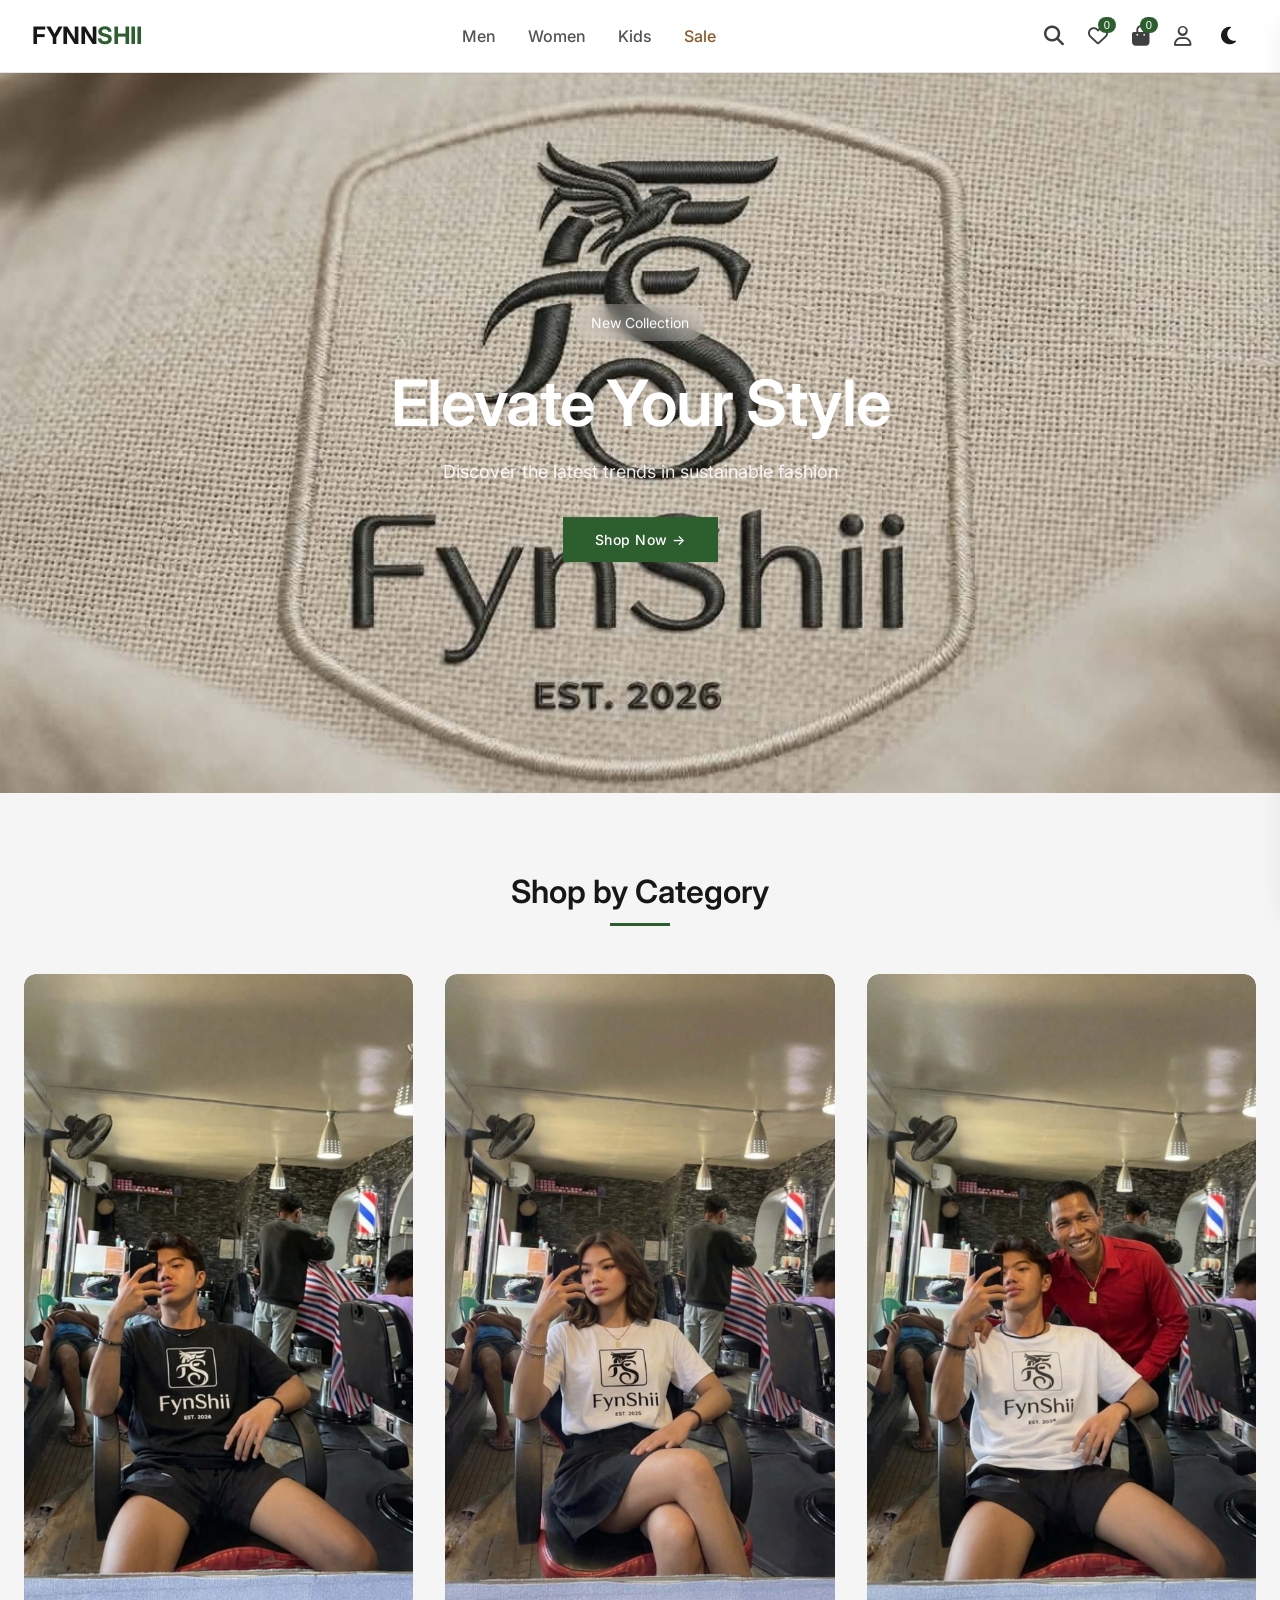
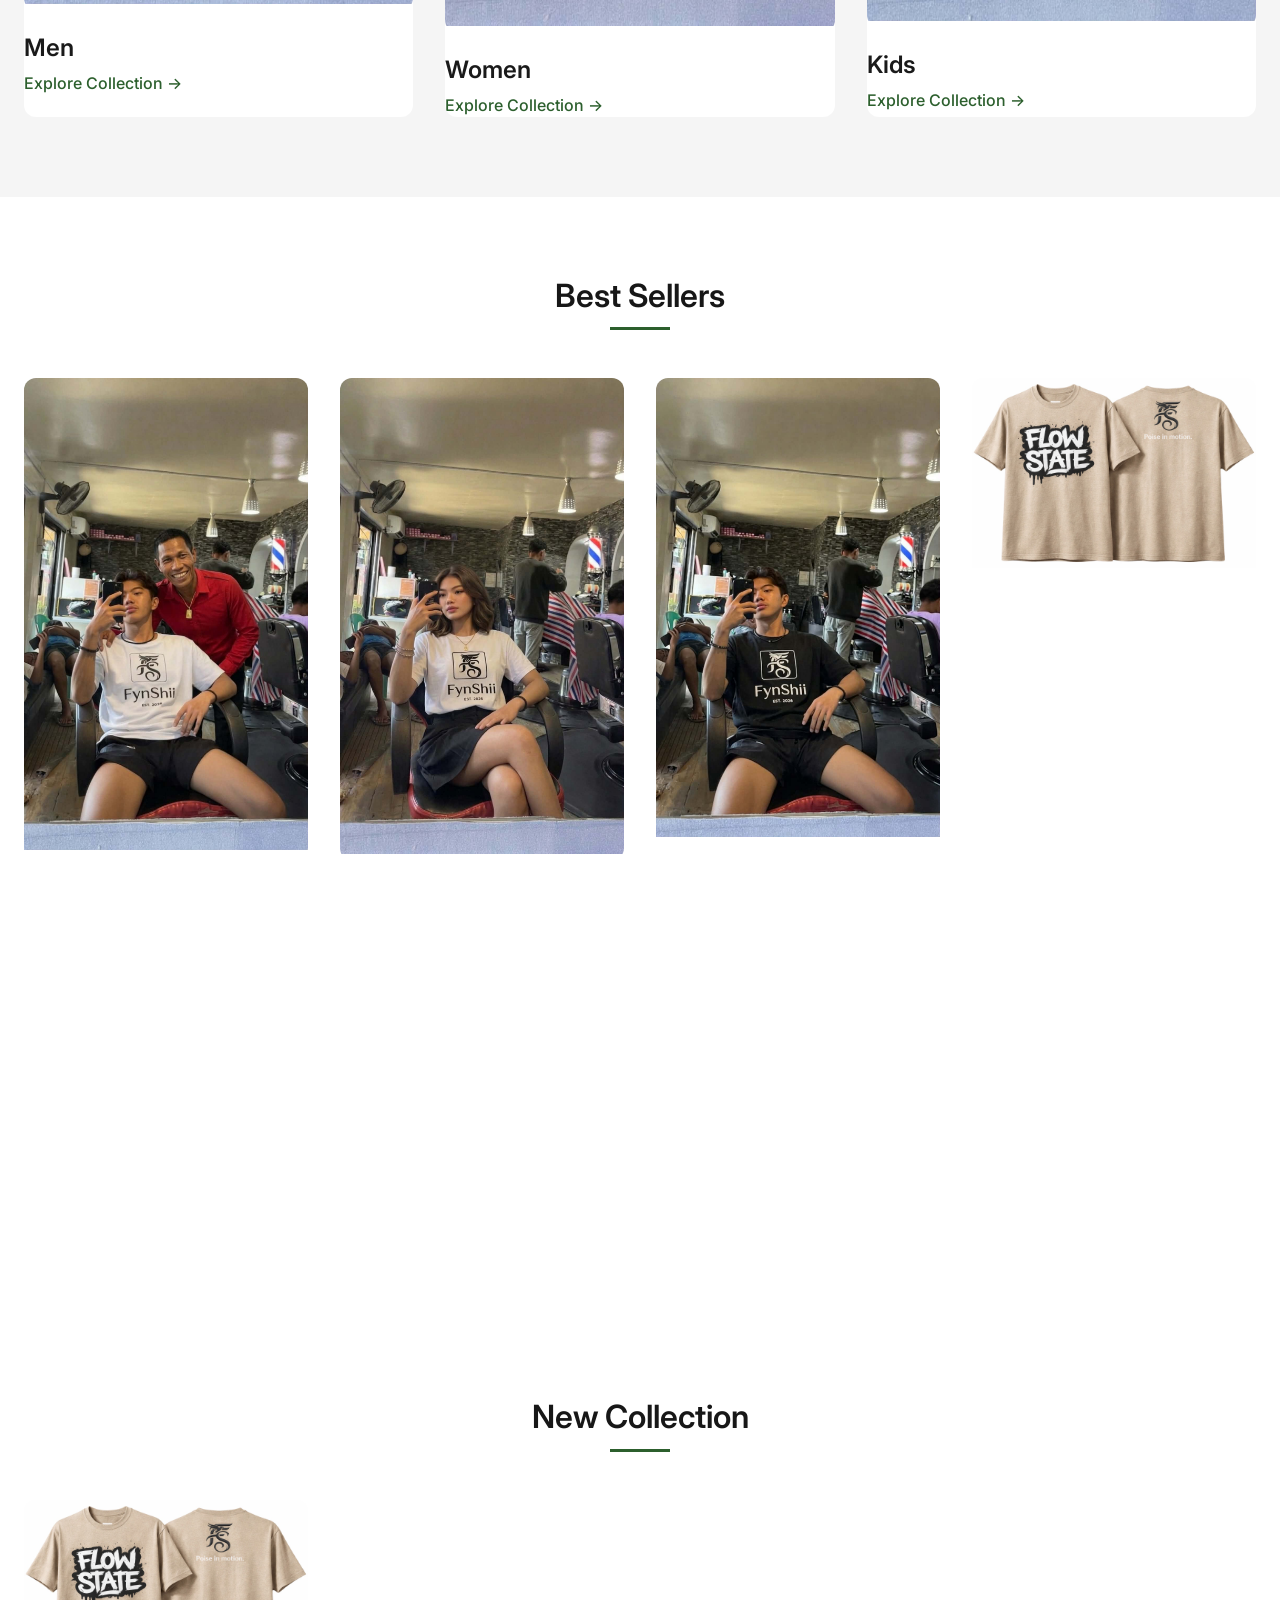
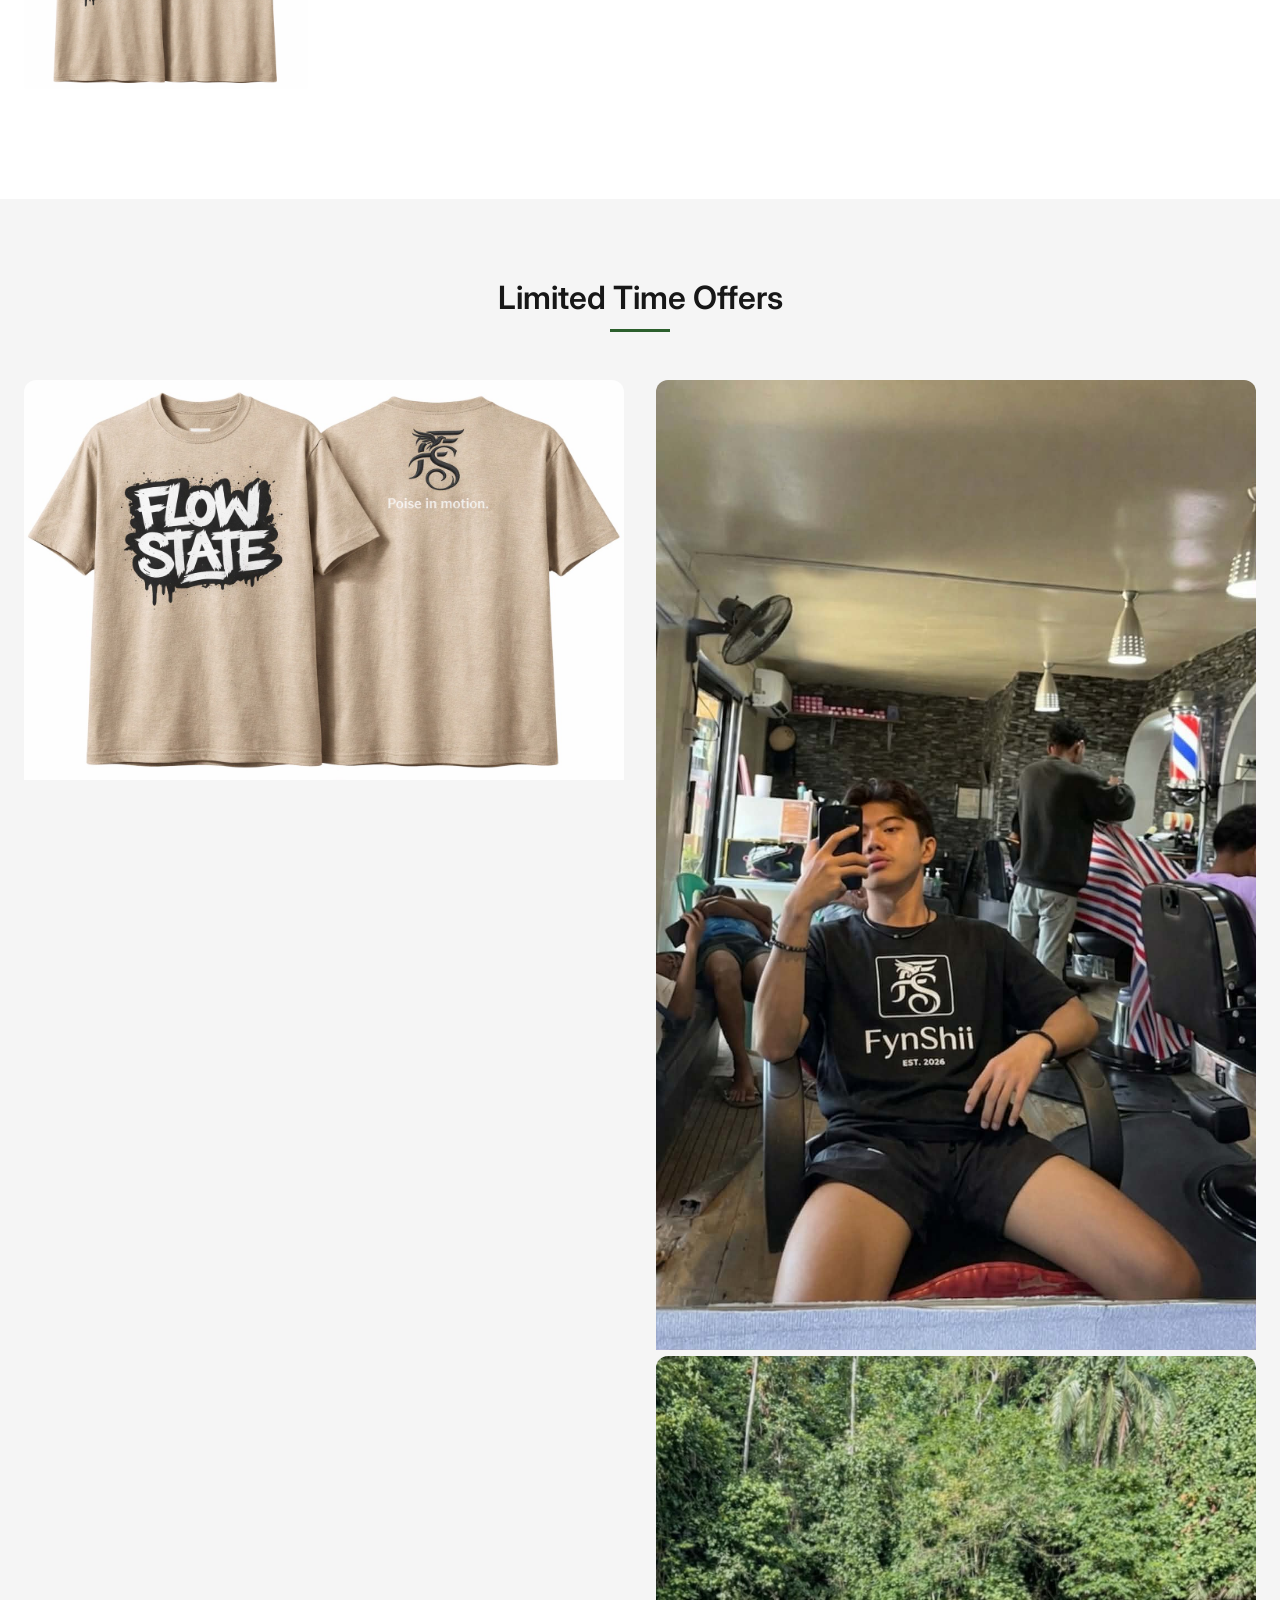
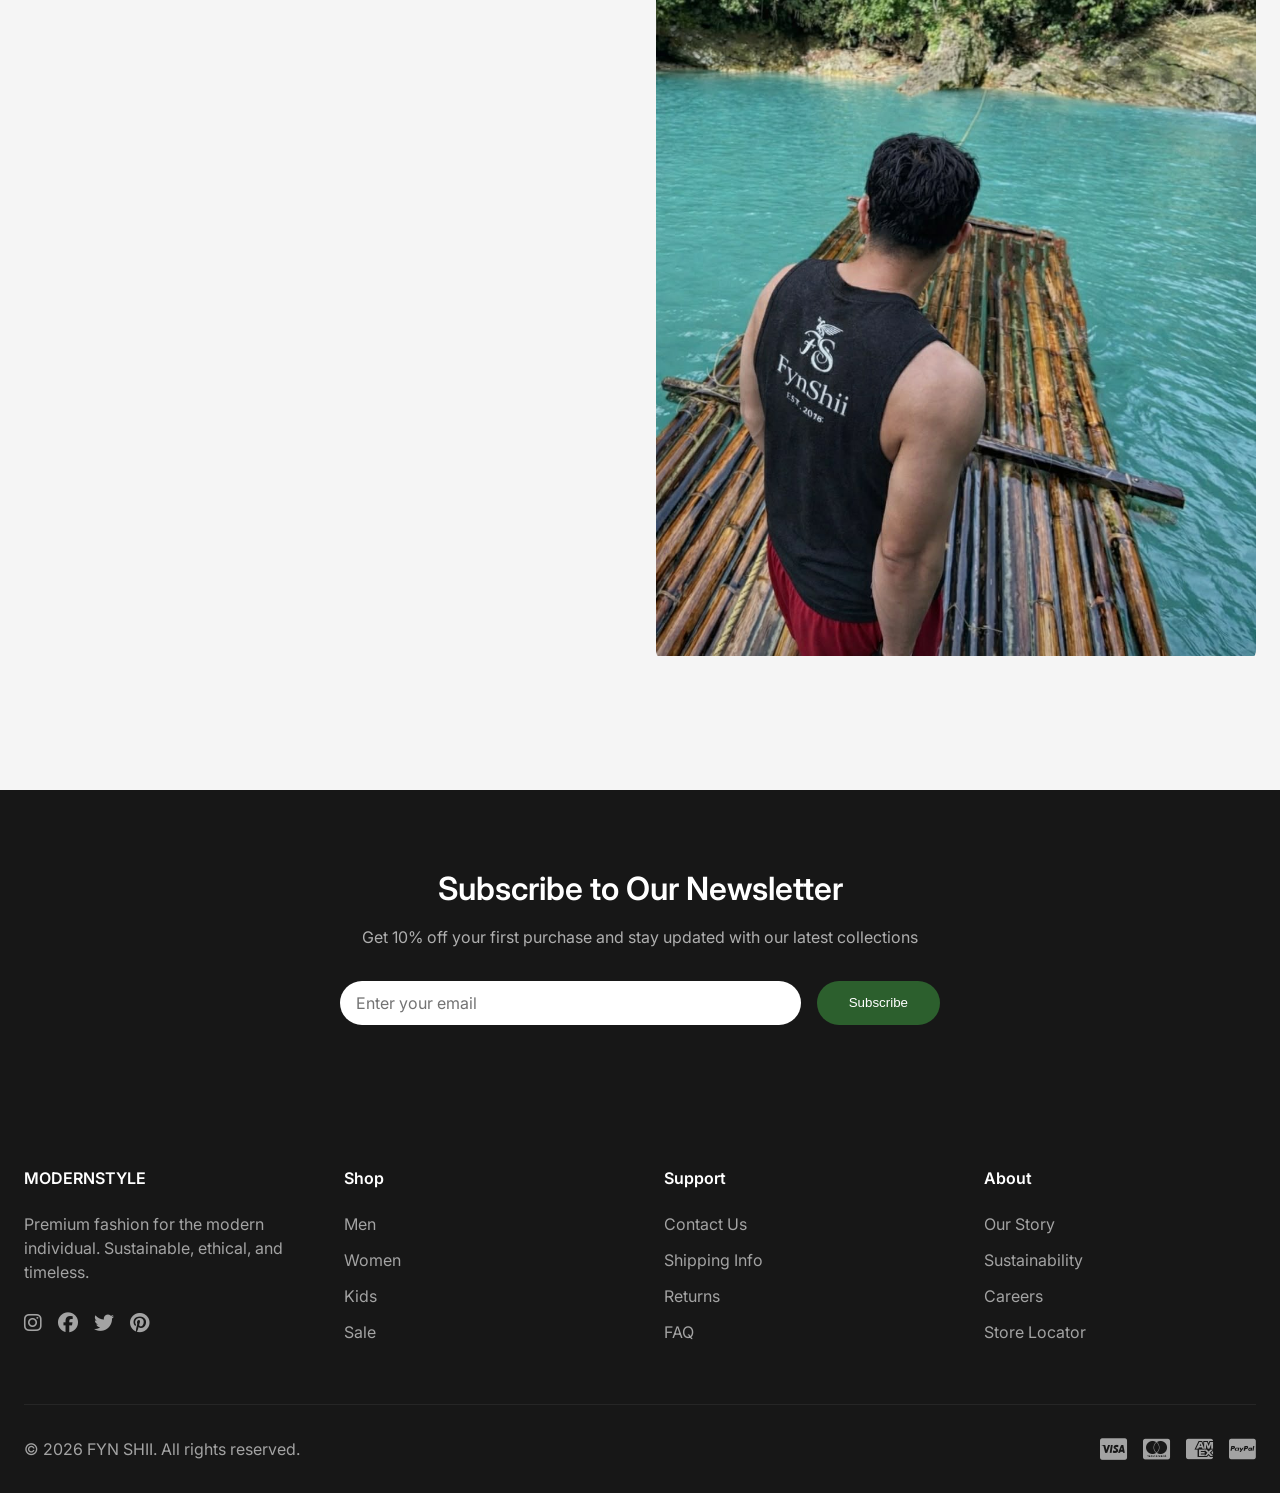
==== index.html @ 26d8bc50 "Add files via upload" ====
<!DOCTYPE html>
<html lang="en">
<head>
    <meta charset="UTF-8">
    <meta name="viewport" content="width=device-width, initial-scale=1.0, viewport-fit=cover">
    <meta name="description" content="Premium fashion destination - Modern, minimalist clothing for men, women, and kids">
    <meta name="theme-color" content="#1a1a1a">
    <title>MODERNSTYLE | Premium Fashion</title>
    
    <!-- Fonts -->
    <link href="https://fonts.googleapis.com/css2?family=Inter:wght@300;400;500;600;700&display=swap" rel="stylesheet">
    
    <!-- CSS -->
    <link rel="stylesheet" href="main.css">
    <link rel="stylesheet" href="header.css">
    <link rel="stylesheet" href="footer.css">
    <link rel="stylesheet" href="product-card.css">
    <link rel="stylesheet" href="modal.css">
    <link rel="stylesheet" href="home.css">
    
    <!-- Font Awesome -->
    <link rel="stylesheet" href="https://cdnjs.cloudflare.com/ajax/libs/font-awesome/6.4.0/css/all.min.css">
</head>
<body>
    <!-- Header -->
    <header class="header">
        <div class="header-container">
            <div class="logo">
                <a href="index.html">FYNN<span>SHII</span></a>
            </div>
            
            <nav class="main-nav">
                <ul class="nav-menu">
                    <li class="nav-item has-mega">
                        <a href="products.html?category=men">Men</a>
                        <div class="mega-menu">
                            <div class="mega-container">
                                <div class="mega-column">
                                    <h4>Clothing</h4>
                                    <ul>
                                        <li><a href="products.html?category=men&subcategory=shirts">Shirts</a></li>
                                        <li><a href="products.html?category=men&subcategory=pants">Pants</a></li>
                                        <li><a href="products.html?category=men&subcategory=outerwear">Outerwear</a></li>
                                        <li><a href="products.html?category=men&subcategory=suits">Suits</a></li>
                                    </ul>
                                </div>
                                <div class="mega-column">
                                    <h4>Footwear</h4>
                                    <ul>
                                        <li><a href="products.html?category=men&subcategory=sneakers">Sneakers</a></li>
                                        <li><a href="products.html?category=men&subcategory=loafers">Loafers</a></li>
                                        <li><a href="products.html?category=men&subcategory=boots">Boots</a></li>
                                    </ul>
                                </div>
                                <div class="mega-column">
                                    <h4>Accessories</h4>
                                    <ul>
                                        <li><a href="products.html?category=men&subcategory=watches">Watches</a></li>
                                        <li><a href="products.html?category=men&subcategory=belts">Belts</a></li>
                                        <li><a href="products.html?category=men&subcategory=wallets">Wallets</a></li>
                                    </ul>
                                </div>
                                <div class="mega-featured">
                                    <img src="https://placehold.co/400x300/2c5f2d/white?text=New+Collection" alt="New Collection">
                                    <h4>Summer Collection 2024</h4>
                                    <a href="products.html?new=true" class="btn-link">Shop Now →</a>
                                    
                                </div>
                            </div>
                        </div>
                    </li>
                    <li class="nav-item has-mega">
                        <a href="products.html?category=women">Women</a>
                        <div class="mega-menu">
                            <div class="mega-container">
                                <div class="mega-column">
                                    <h4>Clothing</h4>
                                    <ul>
                                        <li><a href="products.html?category=women&subcategory=dresses">Dresses</a></li>
                                        <li><a href="products.html?category=women&subcategory=tops">Tops</a></li>
                                        <li><a href="products.html?category=women&subcategory=bottoms">Bottoms</a></li>
                                        <li><a href="products.html?category=women&subcategory=outerwear">Outerwear</a></li>
                                    </ul>
                                </div>
                                <div class="mega-column">
                                    <h4>Footwear</h4>
                                    <ul>
                                        <li><a href="/pages/products.html?category=women&subcategory=heels">Heels</a></li>
                                        <li><a href="/pages/products.html?category=women&subcategory=flats">Flats</a></li>
                                        <li><a href="/pages/products.html?category=women&subcategory=boots">Boots</a></li>
                                    </ul>
                                </div>
                                <div class="mega-column">
                                    <h4>Accessories</h4>
                                    <ul>
                                        <li><a href="/pages/products.html?category=women&subcategory=jewelry">Jewelry</a></li>
                                        <li><a href="/pages/products.html?category=women&subcategory=bags">Bags</a></li>
                                        <li><a href="/pages/products.html?category=women&subcategory=scarves">Scarves</a></li>
                                    </ul>
                                </div>
                            </div>
                        </div>
                    </li>
                    <li class="nav-item">
                        <a href="products.html?category=kids">Kids</a>
                    </li>
                    <li class="nav-item">
                        <a href="products.html?sale=true" class="sale-link">Sale</a>
                    </li>
                </ul>
            </nav>
            
            <div class="header-actions">
                <button class="icon-btn search-toggle" aria-label="Search">
                    <i class="fas fa-search"></i>
                </button>
                <button class="icon-btn wishlist-toggle" aria-label="Wishlist">
                    <i class="far fa-heart"></i>
                    <span class="badge wishlist-count">0</span>
                </button>
                <button class="icon-btn cart-toggle" aria-label="Cart">
                    <i class="fas fa-shopping-bag"></i>
                    <span class="badge cart-count">0</span>
                </button>
                <button class="icon-btn user-toggle" aria-label="Account">
                    <i class="far fa-user"></i>
                </button>
                <!-- Dark Mode Toggle Button -->
                <button class="theme-toggle" id="theme-toggle" aria-label="Toggle dark mode">
                    <i class="fas fa-moon"></i>
                </button>
            </div>
        </div>
        
        <!-- Search Bar -->
        <div class="search-bar">
            <div class="search-container">
                <input type="text" id="search-input" placeholder="Search for products..." autocomplete="off">
                <button class="search-btn">
                    <i class="fas fa-search"></i>
                </button>
                <button class="close-search">
                    <i class="fas fa-times"></i>
                </button>
            </div>
            <div class="search-suggestions"></div>
        </div>
    </header>
    
    <!-- Main Content -->
    <main>
        <!-- Hero Banner -->
        <section class="hero">
            <div class="hero-slider">
                <div class="hero-slide active">
                    <div class="hero-bg" style="background-image: url('hero1.jpg')"></div>
                    <div class="hero-content">
                        <span class="hero-tag">New Collection</span>
                        <h1>Elevate Your Style</h1>
                        <p>Discover the latest trends in sustainable fashion</p>
                        <a href="products.html?new=true" class="btn-primary">Shop Now →</a>
                    </div>
                </div>
            </div>
        </section>
        
        <!-- Featured Categories -->
        <section class="categories">
            <div class="container">
                <h2 class="section-title">Shop by Category</h2>
                <div class="categories-grid">
                    <a href="products.html?category=men" class="category-card">
                        <div class="category-image">
                            <img src="model.jpg" alt="Men's Fashion">
                        </div>
                        <h3>Men</h3>
                        <p>Explore Collection →</p>
                    </a>
                    <a href="products.html?category=women" class="category-card">
                        <div class="category-image">
                            <img src="model1.jpg" alt="Women's Fashion">
                        </div>
                        <h3>Women</h3>
                        <p>Explore Collection →</p>
                    </a>
                    <a href="products.html?category=kids" class="category-card">
                        <div class="category-image">
                            <img src="model3.jpg" alt="Kids' Fashion">
                        </div>
                        <h3>Kids</h3>
                        <p>Explore Collection →</p>
                    </a>
                </div>
            </div>
        </section>
        
        <!-- Best Sellers -->
        <section class="products-section">
            <div class="container">
                <h2 class="section-title">Best Sellers</h2>
                <div class="products-grid" id="best-sellers-grid">
                    <!-- Products will be loaded dynamically -->
                     <div class="category-image">
                            <img src="model3.jpg" alt="Kids' Fashion">
                        </div>
                     <div class="category-image">
                            <img src="model1.jpg" alt="Kids' Fashion">
                        </div><div class="category-image">
                            <img src="model.jpg" alt="Kids' Fashion">
                        </div>   
                        <div class="category-image">
                            <img src="sanina.jpg" alt="Kids' Fashion">
                        </div>
                </div>
            </div>
        </section>
        
        <!-- Lifestyle Banner -->
        <section class="lifestyle-banner">
            <div class="banner-content">
                <h2>Sustainable Fashion for a Better Future</h2>
                <p>Made with 100% organic materials and ethical practices</p>
                <a href="sustainability.html" class="btn-outline">Learn More →</a>
            </div>
        </section>
        
        <!-- New Collection -->
        <section class="products-section">
            <div class="container">
                <h2 class="section-title">New Collection</h2>
                <div class="products-grid" id="new-collection-grid">
                    <!-- Products will be loaded dynamically -->
                     <div class="category-image">
                            <img src="sanina.jpg" alt="Kids' Fashion">
                        </div>
                </div>
            </div>
        </section>
        
        <!-- Limited Offers -->
        <section class="offers-section">
            <div class="container">
                <h2 class="section-title">Limited Time Offers</h2>
                <div class="offers-grid" id="offers-grid">
                    <!-- Offers will be loaded dynamically -->
                     <div class="category-image">
                            <img src="sanina.jpg" alt="Kids' Fashion">
                        </div>
                            <div class="category-image">
                                <img src="model.jpg" alt="Kids' Fashion">
                        <div class="category-image">
                            <img src="model4.jpg" alt="Kids' Fashion">
                        </div>
                </div>
            </div>
        </section>
        
        <!-- Newsletter -->
        <section class="newsletter">
            <div class="container">
                <div class="newsletter-content">
                    <h2>Subscribe to Our Newsletter</h2>
                    <p>Get 10% off your first purchase and stay updated with our latest collections</p>
                    <form id="newsletter-form" class="newsletter-form">
                        <input type="email" placeholder="Enter your email" required>
                        <button type="submit">Subscribe</button>
                    </form>
                </div>
            </div>
        </section>
    </main>
    
    <!-- Footer -->
    <footer class="footer">
        <div class="container">
            <div class="footer-grid">
                <div class="footer-column">
                    <h4>MODERNSTYLE</h4>
                    <p>Premium fashion for the modern individual. Sustainable, ethical, and timeless.</p>
                    <div class="social-links">
                        <a href="#"><i class="fab fa-instagram"></i></a>
                        <a href="#"><i class="fab fa-facebook"></i></a>
                        <a href="#"><i class="fab fa-twitter"></i></a>
                        <a href="#"><i class="fab fa-pinterest"></i></a>
                    </div>
                </div>
                <div class="footer-column">
                    <h4>Shop</h4>
                    <ul>
                        <li><a href="products.html?category=men">Men</a></li>
                        <li><a href="products.html?category=women">Women</a></li>
                        <li><a href="products.html?category=kids">Kids</a></li>
                        <li><a href="products.html?sale=true">Sale</a></li>
                    </ul>
                </div>
                <div class="footer-column">
                    <h4>Support</h4>
                    <ul>
                        <li><a href="contact.html">Contact Us</a></li>
                        <li><a href="shipping.html">Shipping Info</a></li>
                        <li><a href="returns.html">Returns</a></li>
                        <li><a href="faq.html">FAQ</a></li>
                    </ul>
                </div>
                <div class="footer-column">
                    <h4>About</h4>
                    <ul>
                        <li><a href="about.html">Our Story</a></li>
                        <li><a href="sustainability.html">Sustainability</a></li>
                        <li><a href="careers.html">Careers</a></li>
                        <li><a href="stores.html">Store Locator</a></li>
                    </ul>
                </div>
            </div>
            <div class="footer-bottom">
                <p>&copy; 2026 FYN SHII. All rights reserved.</p>
                <div class="payment-methods">
                    <i class="fab fa-cc-visa"></i>
                    <i class="fab fa-cc-mastercard"></i>
                    <i class="fab fa-cc-amex"></i>
                    <i class="fab fa-cc-paypal"></i>
                </div>
            </div>
        </div>
    </footer>
    
    <!-- Cart Drawer -->
    <div class="cart-drawer" id="cart-drawer">
        <div class="drawer-header">
            <h3>Shopping Cart</h3>
            <button class="close-drawer"><i class="fas fa-times"></i></button>
        </div>
        <div class="drawer-content" id="cart-items-container">
            <div class="empty-cart">
                <i class="fas fa-shopping-bag"></i>
                <p>Your cart is empty</p>
                <button class="btn-primary continue-shopping">Continue Shopping</button>
            </div>
        </div>
        <div class="drawer-footer">
            <div class="cart-total">
                <span>Subtotal:</span>
                <span id="cart-subtotal">$0.00</span>
            </div>
            <button class="btn-primary checkout-btn">Checkout</button>
        </div>
    </div>
    
    <!-- Auth Modal -->
    <div class="modal" id="auth-modal">
        <div class="modal-content">
            <div class="modal-header">
                <h3 id="auth-modal-title">Sign In</h3>
                <button class="close-modal"><i class="fas fa-times"></i></button>
            </div>
            <div class="modal-body">
                <form id="login-form" class="auth-form active">
                    <input type="email" placeholder="Email" required>
                    <input type="password" placeholder="Password" required>
                    <button type="submit">Sign In</button>
                    <p class="auth-switch">Don't have an account? <a href="#" id="show-register">Sign Up</a></p>
                </form>
                <form id="register-form" class="auth-form">
                    <input type="text" placeholder="First Name">
                    <input type="text" placeholder="Last Name">
                    <input type="email" placeholder="Email" required>
                    <input type="password" placeholder="Password" required>
                    <input type="password" placeholder="Confirm Password" required>
                    <button type="submit">Create Account</button>
                    <p class="auth-switch">Already have an account? <a href="#" id="show-login">Sign In</a></p>
                </form>
            </div>
        </div>
    </div>
    
    <!-- JavaScript -->
    <script src="main.js"></script>
    <script src="client.js"></script>
    <script src="auth.js"></script>
    <script src="products.js"></script>
    <script src="cart.js"></script>
    <script src="header.js"></script>
    <script src="productCard.js"></script>
    <script src="cartDrawer.js"></script>
    <script src="state.js"></script>
    <script src="actions.js"></script>
</body>
</html>
---- main.css ----
/* Reset & Base Styles */
* {
    margin: 0;
    padding: 0;
    box-sizing: border-box;
}

:root {
    --color-white: #ffffff;
    --color-black: #1a1a1a;
    --color-gray-50: #fafafa;
    --color-gray-100: #f5f5f5;
    --color-gray-200: #e5e5e5;
    --color-gray-300: #d4d4d4;
    --color-gray-400: #a3a3a3;
    --color-gray-500: #737373;
    --color-gray-600: #525252;
    --color-gray-700: #404040;
    --color-gray-800: #262626;
    --color-gray-900: #171717;
    --color-primary: #2c5f2d;
    --color-primary-dark: #1e3f1e;
    --color-primary-light: #4a7c4a;
    --color-accent: #8b5a2b;
    --shadow-sm: 0 1px 2px 0 rgb(0 0 0 / 0.05);
    --shadow-md: 0 4px 6px -1px rgb(0 0 0 / 0.1);
    --shadow-lg: 0 10px 15px -3px rgb(0 0 0 / 0.1);
    --shadow-xl: 0 20px 25px -5px rgb(0 0 0 / 0.1);
    --transition: all 0.3s ease;
}

body {
    font-family: 'Inter', -apple-system, BlinkMacSystemFont, 'Segoe UI', sans-serif;
    color: var(--color-gray-800);
    background-color: var(--color-white);
    line-height: 1.5;
    overflow-x: hidden;
}

.container {
    max-width: 1280px;
    margin: 0 auto;
    padding: 0 24px;
}

/* Typography */
h1, h2, h3, h4, h5, h6 {
    font-weight: 600;
    line-height: 1.2;
    color: var(--color-gray-900);
}

h1 {
    font-size: 3.5rem;
    letter-spacing: -0.02em;
}

h2 {
    font-size: 2rem;
    margin-bottom: 2rem;
}

h3 {
    font-size: 1.5rem;
}

h4 {
    font-size: 1.125rem;
    margin-bottom: 1rem;
}

.section-title {
    text-align: center;
    margin-bottom: 3rem;
    position: relative;
}

.section-title::after {
    content: '';
    display: block;
    width: 60px;
    height: 3px;
    background: var(--color-primary);
    margin: 0.75rem auto 0;
}

/* Buttons */
.btn-primary, .btn-outline, .btn-link {
    display: inline-flex;
    align-items: center;
    justify-content: center;
    padding: 12px 32px;
    font-weight: 500;
    text-decoration: none;
    transition: var(--transition);
    cursor: pointer;
    border: none;
    font-size: 0.875rem;
    letter-spacing: 0.5px;
}

.btn-primary {
    background-color: var(--color-primary);
    color: var(--color-white);
}

.btn-primary:hover {
    background-color: var(--color-primary-dark);
    transform: translateY(-2px);
    box-shadow: var(--shadow-md);
}

.btn-outline {
    border: 2px solid var(--color-white);
    color: var(--color-white);
    background: transparent;
}

.btn-outline:hover {
    background-color: var(--color-white);
    color: var(--color-black);
}

.btn-link {
    padding: 8px 16px;
    color: var(--color-primary);
    background: transparent;
}

.btn-link:hover {
    color: var(--color-primary-dark);
    transform: translateX(4px);
}

/* Icon Buttons */
.icon-btn {
    background: none;
    border: none;
    cursor: pointer;
    font-size: 1.25rem;
    color: var(--color-gray-700);
    position: relative;
    padding: 8px;
    transition: var(--transition);
}

.icon-btn:hover {
    color: var(--color-primary);
}

.badge {
    position: absolute;
    top: 0;
    right: 0;
    background-color: var(--color-primary);
    color: white;
    font-size: 0.7rem;
    padding: 2px 6px;
    border-radius: 20px;
    font-weight: 500;
}

/* Header */
.header {
    position: sticky;
    top: 0;
    z-index: 1000;
    background-color: var(--color-white);
    border-bottom: 1px solid var(--color-gray-200);
    box-shadow: var(--shadow-sm);
}

.header-container {
    max-width: 1400px;
    margin: 0 auto;
    padding: 1rem 2rem;
    display: flex;
    align-items: center;
    justify-content: space-between;
}

.logo a {
    font-size: 1.5rem;
    font-weight: 700;
    text-decoration: none;
    letter-spacing: -0.5px;
}

.logo a span {
    color: var(--color-primary);
}

.logo a {
    color: var(--color-gray-900);
}

/* Navigation */
.main-nav .nav-menu {
    display: flex;
    list-style: none;
    gap: 2rem;
}

.nav-item {
    position: relative;
}

.nav-item > a {
    text-decoration: none;
    color: var(--color-gray-700);
    font-weight: 500;
    transition: var(--transition);
    padding: 0.5rem 0;
}

.nav-item > a:hover {
    color: var(--color-primary);
}

.sale-link {
    color: var(--color-accent) !important;
}

/* Mega Menu */
.mega-menu {
    position: absolute;
    top: 100%;
    left: 0;
    background: var(--color-white);
    box-shadow: var(--shadow-lg);
    border-radius: 8px;
    opacity: 0;
    visibility: hidden;
    transform: translateY(10px);
    transition: var(--transition);
    z-index: 100;
    min-width: 800px;
}

.nav-item:hover .mega-menu {
    opacity: 1;
    visibility: visible;
    transform: translateY(0);
}

.mega-container {
    display: grid;
    grid-template-columns: repeat(4, 1fr);
    gap: 2rem;
    padding: 2rem;
}

.mega-column h4 {
    margin-bottom: 1rem;
    font-size: 1rem;
}

.mega-column ul {
    list-style: none;
}

.mega-column ul li {
    margin-bottom: 0.5rem;
}

.mega-column ul li a {
    text-decoration: none;
    color: var(--color-gray-600);
    font-size: 0.875rem;
    transition: var(--transition);
}

.mega-column ul li a:hover {
    color: var(--color-primary);
    transform: translateX(4px);
}

.mega-featured img {
    width: 100%;
    border-radius: 8px;
    margin-bottom: 1rem;
}

/* Header Actions */
.header-actions {
    display: flex;
    gap: 0.5rem;
    align-items: center;
}

/* Search Bar */
.search-bar {
    position: absolute;
    top: 100%;
    left: 0;
    right: 0;
    background: var(--color-white);
    padding: 1rem 2rem;
    border-bottom: 1px solid var(--color-gray-200);
    transform: translateY(-100%);
    opacity: 0;
    visibility: hidden;
    transition: var(--transition);
}

.search-bar.active {
    transform: translateY(0);
    opacity: 1;
    visibility: visible;
}

.search-container {
    max-width: 600px;
    margin: 0 auto;
    position: relative;
}

.search-container input {
    width: 100%;
    padding: 12px 48px 12px 16px;
    border: 1px solid var(--color-gray-300);
    border-radius: 40px;
    font-size: 1rem;
    font-family: inherit;
    transition: var(--transition);
}

.search-container input:focus {
    outline: none;
    border-color: var(--color-primary);
    box-shadow: 0 0 0 3px rgba(44, 95, 45, 0.1);
}

.search-btn, .close-search {
    position: absolute;
    top: 50%;
    transform: translateY(-50%);
    background: none;
    border: none;
    cursor: pointer;
    color: var(--color-gray-500);
    padding: 8px;
}

.search-btn {
    right: 12px;
}

.close-search {
    right: -40px;
}

.search-suggestions {
    max-width: 600px;
    margin: 0.5rem auto 0;
    background: var(--color-white);
    border-radius: 8px;
    box-shadow: var(--shadow-md);
    display: none;
}

.search-suggestions.active {
    display: block;
}

/* Hero Section */
.hero {
    position: relative;
    height: 80vh;
    min-height: 600px;
    overflow: hidden;
}

.hero-slide {
    position: absolute;
    top: 0;
    left: 0;
    width: 100%;
    height: 100%;
    opacity: 0;
    transition: opacity 0.5s ease;
}

.hero-slide.active {
    opacity: 1;
}

.hero-bg {
    position: absolute;
    top: 0;
    left: 0;
    width: 100%;
    height: 100%;
    background-size: cover;
    background-position: center;
}

.hero-content {
    position: relative;
    z-index: 2;
    text-align: center;
    color: var(--color-white);
    padding: 2rem;
    max-width: 800px;
    margin: 0 auto;
    top: 50%;
    transform: translateY(-50%);
}

.hero-tag {
    display: inline-block;
    background: rgba(255, 255, 255, 0.2);
    backdrop-filter: blur(10px);
    padding: 0.5rem 1rem;
    border-radius: 40px;
    font-size: 0.875rem;
    margin-bottom: 1.5rem;
}

.hero-content h1 {
    font-size: 4rem;
    margin-bottom: 1rem;
    color: var(--color-white);
}

.hero-content p {
    font-size: 1.125rem;
    margin-bottom: 2rem;
    opacity: 0.9;
}

/* Categories Section */
.categories {
    padding: 5rem 0;
    background: var(--color-gray-50);
}

.categories-grid {
    display: grid;
    grid-template-columns: repeat(auto-fit, minmax(300px, 1fr));
    gap: 2rem;
}

.category-card {
    text-decoration: none;
    display: block;
    transition: var(--transition);
}

.category-card:hover {
    transform: translateY(-8px);
}

.category-image {
    border-radius: 12px;
    overflow: hidden;
    margin-bottom: 1.5rem;
}

.category-image img {
    width: 100%;
    height: auto;
    transition: transform 0.5s ease;
}

.category-card:hover .category-image img {
    transform: scale(1.05);
}

.category-card h3 {
    margin-bottom: 0.5rem;
    color: var(--color-gray-900);
}

.category-card p {
    color: var(--color-primary);
    font-weight: 500;
}

/* Products Section */
.products-section {
    padding: 5rem 0;
}

.products-grid {
    display: grid;
    grid-template-columns: repeat(auto-fill, minmax(280px, 1fr));
    gap: 2rem;
}

.product-card {
    background: var(--color-white);
    border-radius: 12px;
    overflow: hidden;
    transition: var(--transition);
    text-decoration: none;
    color: inherit;
    display: block;
}

.product-card:hover {
    transform: translateY(-4px);
    box-shadow: var(--shadow-xl);
}

.product-image {
    position: relative;
    padding-bottom: 125%;
    overflow: hidden;
    background: var(--color-gray-100);
}

.product-image img {
    position: absolute;
    top: 0;
    left: 0;
    width: 100%;
    height: 100%;
    object-fit: cover;
    transition: transform 0.5s ease;
}

.product-card:hover .product-image img {
    transform: scale(1.05);
}

.product-badge {
    position: absolute;
    top: 1rem;
    left: 1rem;
    background: var(--color-primary);
    color: white;
    padding: 0.25rem 0.75rem;
    border-radius: 20px;
    font-size: 0.75rem;
    font-weight: 500;
    z-index: 1;
}

.product-badge.sale {
    background: var(--color-accent);
}

.product-actions {
    position: absolute;
    bottom: 1rem;
    right: 1rem;
    display: flex;
    gap: 0.5rem;
    opacity: 0;
    transform: translateY(10px);
    transition: var(--transition);
}

.product-card:hover .product-actions {
    opacity: 1;
    transform: translateY(0);
}

.product-action-btn {
    background: var(--color-white);
    border: none;
    width: 36px;
    height: 36px;
    border-radius: 50%;
    cursor: pointer;
    transition: var(--transition);
    display: flex;
    align-items: center;
    justify-content: center;
    box-shadow: var(--shadow-md);
}

.product-action-btn:hover {
    background: var(--color-primary);
    color: var(--color-white);
}

.product-info {
    padding: 1rem;
}

.product-name {
    font-weight: 500;
    margin-bottom: 0.5rem;
    color: var(--color-gray-900);
}

.product-price {
    display: flex;
    align-items: center;
    gap: 0.75rem;
    margin-bottom: 0.5rem;
}

.current-price {
    font-weight: 600;
    color: var(--color-primary);
}

.original-price {
    text-decoration: line-through;
    color: var(--color-gray-400);
    font-size: 0.875rem;
}

.product-colors {
    display: flex;
    gap: 0.5rem;
    margin-top: 0.5rem;
}

.color-dot {
    width: 20px;
    height: 20px;
    border-radius: 50%;
    border: 1px solid var(--color-gray-200);
    cursor: pointer;
    transition: var(--transition);
}

.color-dot:hover {
    transform: scale(1.2);
}

/* Lifestyle Banner */
.lifestyle-banner {
    background: linear-gradient(rgba(0, 0, 0, 0.5), rgba(0, 0, 0, 0.5)), url('hero1.jpg');
    background-size: cover;
    background-position: center;
    background-attachment: fixed;
    padding: 6rem 0;
    text-align: center;
    color: var(--color-white);
}

.lifestyle-banner h2 {
    color: var(--color-white);
    margin-bottom: 1rem;
}

.lifestyle-banner p {
    margin-bottom: 2rem;
    font-size: 1.125rem;
}

/* Offers Section */
.offers-section {
    padding: 5rem 0;
    background: var(--color-gray-50);
}

.offers-grid {
    display: grid;
    grid-template-columns: repeat(auto-fit, minmax(300px, 1fr));
    gap: 2rem;
}

.offer-card {
    background: var(--color-white);
    border-radius: 12px;
    overflow: hidden;
    transition: var(--transition);
    text-decoration: none;
    color: inherit;
    display: flex;
    align-items: center;
    padding: 2rem;
    gap: 1.5rem;
}

.offer-card:hover {
    transform: translateY(-4px);
    box-shadow: var(--shadow-xl);
}

.offer-icon {
    font-size: 3rem;
    color: var(--color-primary);
}

.offer-content h3 {
    margin-bottom: 0.5rem;
    font-size: 1.25rem;
}

.offer-content p {
    color: var(--color-gray-600);
    margin-bottom: 0.5rem;
}

.offer-content span {
    color: var(--color-primary);
    font-weight: 500;
}

/* Newsletter */
.newsletter {
    padding: 5rem 0;
    background: var(--color-gray-900);
    color: var(--color-white);
}

.newsletter-content {
    text-align: center;
    max-width: 600px;
    margin: 0 auto;
}

.newsletter-content h2 {
    color: var(--color-white);
    margin-bottom: 1rem;
}

.newsletter-content p {
    margin-bottom: 2rem;
    opacity: 0.8;
}

.newsletter-form {
    display: flex;
    gap: 1rem;
}

.newsletter-form input {
    flex: 1;
    padding: 12px 16px;
    border: none;
    border-radius: 40px;
    font-family: inherit;
    font-size: 1rem;
}

.newsletter-form input:focus {
    outline: none;
}

.newsletter-form button {
    padding: 12px 32px;
    background: var(--color-primary);
    color: var(--color-white);
    border: none;
    border-radius: 40px;
    cursor: pointer;
    font-weight: 500;
    transition: var(--transition);
}

.newsletter-form button:hover {
    background: var(--color-primary-dark);
    transform: translateY(-2px);
}

/* Footer */
.footer {
    background: var(--color-gray-900);
    color: var(--color-gray-300);
    padding: 4rem 0 2rem;
}

.footer-grid {
    display: grid;
    grid-template-columns: repeat(auto-fit, minmax(200px, 1fr));
    gap: 3rem;
    margin-bottom: 3rem;
}

.footer-column h4 {
    color: var(--color-white);
    margin-bottom: 1.5rem;
    font-size: 1rem;
}

.footer-column ul {
    list-style: none;
}

.footer-column ul li {
    margin-bottom: 0.75rem;
}

.footer-column ul li a {
    color: var(--color-gray-400);
    text-decoration: none;
    transition: var(--transition);
}

.footer-column ul li a:hover {
    color: var(--color-primary);
}

.social-links {
    display: flex;
    gap: 1rem;
    margin-top: 1.5rem;
}

.social-links a {
    color: var(--color-gray-400);
    font-size: 1.25rem;
    transition: var(--transition);
}

.social-links a:hover {
    color: var(--color-primary);
    transform: translateY(-2px);
}

.footer-bottom {
    padding-top: 2rem;
    border-top: 1px solid var(--color-gray-800);
    display: flex;
    justify-content: space-between;
    align-items: center;
    flex-wrap: wrap;
    gap: 1rem;
}

.payment-methods {
    display: flex;
    gap: 1rem;
    font-size: 1.5rem;
    color: var(--color-gray-400);
}

/* Cart Drawer */
.cart-drawer {
    position: fixed;
    top: 0;
    right: -400px;
    width: 400px;
    height: 100vh;
    background: var(--color-white);
    box-shadow: var(--shadow-xl);
    z-index: 2000;
    transition: right 0.3s ease;
    display: flex;
    flex-direction: column;
}

.cart-drawer.open {
    right: 0;
}

.drawer-header {
    padding: 1.5rem;
    border-bottom: 1px solid var(--color-gray-200);
    display: flex;
    justify-content: space-between;
    align-items: center;
}

.drawer-header h3 {
    margin: 0;
}

.close-drawer {
    background: none;
    border: none;
    font-size: 1.25rem;
    cursor: pointer;
    color: var(--color-gray-600);
}

.drawer-content {
    flex: 1;
    overflow-y: auto;
    padding: 1.5rem;
}

.empty-cart {
    text-align: center;
    padding: 3rem;
}

.empty-cart i {
    font-size: 4rem;
    color: var(--color-gray-300);
    margin-bottom: 1rem;
}

.drawer-footer {
    padding: 1.5rem;
    border-top: 1px solid var(--color-gray-200);
}

.cart-total {
    display: flex;
    justify-content: space-between;
    font-weight: 600;
    margin-bottom: 1rem;
}

.checkout-btn {
    width: 100%;
}

/* Cart Items */
.cart-item {
    display: flex;
    gap: 1rem;
    margin-bottom: 1rem;
    padding-bottom: 1rem;
    border-bottom: 1px solid var(--color-gray-200);
}

.cart-item-image {
    width: 80px;
    height: 80px;
    background: var(--color-gray-100);
    border-radius: 8px;
    overflow: hidden;
}

.cart-item-image img {
    width: 100%;
    height: 100%;
    object-fit: cover;
}

.cart-item-details {
    flex: 1;
}

.cart-item-name {
    font-weight: 500;
    margin-bottom: 0.25rem;
}

.cart-item-variant {
    font-size: 0.75rem;
    color: var(--color-gray-500);
    margin-bottom: 0.5rem;
}

.cart-item-price {
    font-weight: 600;
    color: var(--color-primary);
}

.cart-item-quantity {
    display: flex;
    align-items: center;
    gap: 0.5rem;
    margin-top: 0.5rem;
}

.quantity-btn {
    width: 24px;
    height: 24px;
    border: 1px solid var(--color-gray-300);
    background: none;
    border-radius: 4px;
    cursor: pointer;
    transition: var(--transition);
}

.quantity-btn:hover {
    background: var(--color-gray-100);
}

.remove-item {
    color: var(--color-gray-500);
    background: none;
    border: none;
    cursor: pointer;
    margin-left: auto;
}

/* Modal */
.modal {
    display: none;
    position: fixed;
    top: 0;
    left: 0;
    width: 100%;
    height: 100%;
    background: rgba(0, 0, 0, 0.5);
    z-index: 3000;
    align-items: center;
    justify-content: center;
}

.modal.open {
    display: flex;
}

.modal-content {
    background: var(--color-white);
    border-radius: 12px;
    width: 90%;
    max-width: 450px;
    animation: modalSlideIn 0.3s ease;
}

@keyframes modalSlideIn {
    from {
        opacity: 0;
        transform: translateY(-20px);
    }
    to {
        opacity: 1;
        transform: translateY(0);
    }
}

.modal-header {
    padding: 1.5rem;
    border-bottom: 1px solid var(--color-gray-200);
    display: flex;
    justify-content: space-between;
    align-items: center;
}

.modal-body {
    padding: 1.5rem;
}

.close-modal {
    background: none;
    border: none;
    font-size: 1.25rem;
    cursor: pointer;
    color: var(--color-gray-600);
}

.auth-form {
    display: none;
}

.auth-form.active {
    display: block;
}

.auth-form input {
    width: 100%;
    padding: 12px;
    margin-bottom: 1rem;
    border: 1px solid var(--color-gray-300);
    border-radius: 8px;
    font-family: inherit;
    font-size: 1rem;
}

.auth-form input:focus {
    outline: none;
    border-color: var(--color-primary);
}

.auth-form button {
    width: 100%;
    padding: 12px;
    background: var(--color-primary);
    color: var(--color-white);
    border: none;
    border-radius: 8px;
    font-weight: 500;
    cursor: pointer;
    transition: var(--transition);
}

.auth-form button:hover {
    background: var(--color-primary-dark);
}

.auth-switch {
    text-align: center;
    margin-top: 1rem;
    font-size: 0.875rem;
}

.auth-switch a {
    color: var(--color-primary);
    text-decoration: none;
}

/* Responsive Design */
@media (max-width: 1024px) {
    .main-nav {
        display: none;
    }
    
    .mega-menu {
        display: none;
    }
    
    .header-container {
        padding: 1rem;
    }
    
    h1 {
        font-size: 2.5rem;
    }
    
    .hero {
        height: 60vh;
    }
    
    .hero-content h1 {
        font-size: 2.5rem;
    }
}

@media (max-width: 768px) {
    .container {
        padding: 0 16px;
    }
    
    .categories-grid {
        grid-template-columns: 1fr;
    }
    
    .products-grid {
        grid-template-columns: repeat(auto-fill, minmax(240px, 1fr));
        gap: 1rem;
    }
    
    .cart-drawer {
        width: 100%;
        right: -100%;
    }
    
    .footer-grid {
        grid-template-columns: 1fr;
        text-align: center;
    }
    
    .social-links {
        justify-content: center;
    }
    
    .footer-bottom {
        flex-direction: column;
        text-align: center;
    }
    
    .newsletter-form {
        flex-direction: column;
    }
    
    .offer-card {
        flex-direction: column;
        text-align: center;
    }
}

/* Loading States */
.loader {
    display: inline-block;
    width: 40px;
    height: 40px;
    border: 3px solid var(--color-gray-200);
    border-top-color: var(--color-primary);
    border-radius: 50%;
    animation: spin 0.8s linear infinite;
}

@keyframes spin {
    to {
        transform: rotate(360deg);
    }
}

/* Animations */
@keyframes fadeIn {
    from {
        opacity: 0;
        transform: translateY(20px);
    }
    to {
        opacity: 1;
        transform: translateY(0);
    }
}

.fade-in {
    animation: fadeIn 0.5s ease forwards;
}

/* Utility Classes */
.text-center {
    text-align: center;
}

.mt-2 {
    margin-top: 2rem;
}

.mb-2 {
    margin-bottom: 2rem;
}

.hidden {
    display: none;
}
/* Reset & Base Styles */
* {
    margin: 0;
    padding: 0;
    box-sizing: border-box;
}

/* CSS Variables - Light Mode (Default) */
:root {
    /* Colors - Light Mode */
    --bg-primary: #ffffff;
    --bg-secondary: #f5f5f5;
    --bg-tertiary: #fafafa;
    --text-primary: #1a1a1a;
    --text-secondary: #525252;
    --text-tertiary: #737373;
    --border-color: #e5e5e5;
    --card-bg: #ffffff;
    
    /* Brand Colors */
    --color-primary: #2c5f2d;
    --color-primary-dark: #1e3f1e;
    --color-primary-light: #4a7c4a;
    --color-accent: #8b5a2b;
    
    /* Gray Scale */
    --color-white: #ffffff;
    --color-black: #1a1a1a;
    --color-gray-50: #fafafa;
    --color-gray-100: #f5f5f5;
    --color-gray-200: #e5e5e5;
    --color-gray-300: #d4d4d4;
    --color-gray-400: #a3a3a3;
    --color-gray-500: #737373;
    --color-gray-600: #525252;
    --color-gray-700: #404040;
    --color-gray-800: #262626;
    --color-gray-900: #171717;
    
    /* Shadows */
    --shadow-sm: 0 1px 2px 0 rgb(0 0 0 / 0.05);
    --shadow-md: 0 4px 6px -1px rgb(0 0 0 / 0.1);
    --shadow-lg: 0 10px 15px -3px rgb(0 0 0 / 0.1);
    --shadow-xl: 0 20px 25px -5px rgb(0 0 0 / 0.1);
    
    /* Transitions */
    --transition: all 0.3s ease;
}

/* Dark Mode Variables */
[data-theme="dark"] {
    /* Colors - Dark Mode */
    --bg-primary: #1a1a1a;
    --bg-secondary: #262626;
    --bg-tertiary: #2d2d2d;
    --text-primary: #ffffff;
    --text-secondary: #a3a3a3;
    --text-tertiary: #737373;
    --border-color: #404040;
    --card-bg: #2d2d2d;
    
    /* Brand Colors - Adjusted for Dark Mode */
    --color-primary: #4a7c4a;
    --color-primary-dark: #2c5f2d;
    --color-primary-light: #6b9e6b;
    --color-accent: #b87a3a;
    
    /* Gray Scale - Dark Mode */
    --color-white: #1a1a1a;
    --color-black: #ffffff;
    --color-gray-50: #171717;
    --color-gray-100: #262626;
    --color-gray-200: #2d2d2d;
    --color-gray-300: #404040;
    --color-gray-400: #525252;
    --color-gray-500: #737373;
    --color-gray-600: #a3a3a3;
    --color-gray-700: #b3b3b3;
    --color-gray-800: #d4d4d4;
    --color-gray-900: #e5e5e5;
    
    /* Shadows - Dark Mode */
    --shadow-sm: 0 1px 2px 0 rgb(0 0 0 / 0.3);
    --shadow-md: 0 4px 6px -1px rgb(0 0 0 / 0.4);
    --shadow-lg: 0 10px 15px -3px rgb(0 0 0 / 0.4);
    --shadow-xl: 0 20px 25px -5px rgb(0 0 0 / 0.4);
}

/* Apply theme colors to body and all elements */
body {
    font-family: 'Inter', -apple-system, BlinkMacSystemFont, 'Segoe UI', sans-serif;
    background-color: var(--bg-primary);
    color: var(--text-primary);
    line-height: 1.5;
    overflow-x: hidden;
    transition: background-color 0.3s ease, color 0.3s ease;
}

/* All containers and sections */
.container,
section,
div:not(.product-card):not(.category-card):not(.cart-drawer):not(.modal-content) {
    background-color: transparent;
}

/* Header */
.header {
    position: sticky;
    top: 0;
    z-index: 1000;
    background-color: var(--bg-primary);
    border-bottom: 1px solid var(--border-color);
    box-shadow: var(--shadow-sm);
    transition: background-color 0.3s ease, border-color 0.3s ease;
}

/* Navigation */
.nav-item > a {
    color: var(--text-secondary);
}

.nav-item > a:hover {
    color: var(--color-primary);
}

/* Search Bar */
.search-bar {
    background-color: var(--bg-primary);
    border-bottom-color: var(--border-color);
}

.search-container input {
    background-color: var(--bg-secondary);
    border-color: var(--border-color);
    color: var(--text-primary);
}

.search-container input:focus {
    border-color: var(--color-primary);
    box-shadow: 0 0 0 3px rgba(74, 124, 74, 0.2);
}

/* Hero Section */
.hero {
    background-color: var(--bg-primary);
}

.hero-content h1,
.hero-content p {
    color: var(--color-white);
}

/* Categories Section */
.categories {
    background-color: var(--bg-secondary);
    transition: background-color 0.3s ease;
}

.category-card {
    background-color: var(--card-bg);
    border-radius: 12px;
    overflow: hidden;
    transition: var(--transition);
}

.category-card h3 {
    color: var(--text-primary);
}

.category-card p {
    color: var(--color-primary);
}

/* Products Section */
.products-section {
    background-color: var(--bg-primary);
}

.product-card {
    background-color: var(--card-bg);
    border-radius: 12px;
    overflow: hidden;
    transition: var(--transition);
    box-shadow: var(--shadow-sm);
}

.product-card:hover {
    transform: translateY(-4px);
    box-shadow: var(--shadow-xl);
}

.product-name {
    color: var(--text-primary);
}

.current-price {
    color: var(--color-primary);
}

.original-price {
    color: var(--text-tertiary);
}

/* Lifestyle Banner */
.lifestyle-banner {
    background: linear-gradient(rgba(0, 0, 0, 0.6), rgba(0, 0, 0, 0.6)), 
                url('hero1.jpg');
    background-size: cover;
    background-position: center;
    background-attachment: fixed;
}

.lifestyle-banner h2,
.lifestyle-banner p {
    color: var(--color-white);
}

/* Offers Section */
.offers-section {
    background-color: var(--bg-secondary);
}

.offer-card {
    background-color: var(--card-bg);
    transition: var(--transition);
}

.offer-card h3 {
    color: var(--text-primary);
}

.offer-card p {
    color: var(--text-secondary);
}

.offer-card span {
    color: var(--color-primary);
}

.offer-icon {
    color: var(--color-primary);
}

/* Newsletter Section */
.newsletter {
    background-color: var(--color-gray-900);
    transition: background-color 0.3s ease;
}

.newsletter-content h2 {
    color: var(--color-white);
}

.newsletter-content p {
    color: var(--color-gray-300);
}

.newsletter-form input {
    background-color: var(--color-white);
    border: none;
    color: var(--color-gray-900);
}

.newsletter-form input::placeholder {
    color: var(--color-gray-500);
}

/* Footer */
.footer {
    background-color: var(--color-gray-900);
    color: var(--color-gray-400);
    transition: background-color 0.3s ease;
}

.footer h4 {
    color: var(--color-white);
}

.footer-column ul li a {
    color: var(--color-gray-400);
}

.footer-column ul li a:hover {
    color: var(--color-primary);
}

.social-links a {
    color: var(--color-gray-400);
}

.social-links a:hover {
    color: var(--color-primary);
}

.footer-bottom {
    border-top-color: var(--color-gray-800);
}

.payment-methods {
    color: var(--color-gray-400);
}

/* Cart Drawer */
.cart-drawer {
    background-color: var(--bg-primary);
    box-shadow: var(--shadow-xl);
}

.drawer-header {
    border-bottom-color: var(--border-color);
}

.drawer-footer {
    border-top-color: var(--border-color);
}

.cart-item {
    border-bottom-color: var(--border-color);
}

.cart-item-name {
    color: var(--text-primary);
}

.cart-item-variant {
    color: var(--text-tertiary);
}

.cart-item-price {
    color: var(--color-primary);
}

.quantity-btn {
    border-color: var(--border-color);
    background-color: var(--bg-secondary);
    color: var(--text-primary);
}

.quantity-btn:hover {
    background-color: var(--bg-tertiary);
}

.remove-item {
    color: var(--text-tertiary);
}

.remove-item:hover {
    color: #dc2626;
}

/* Modal */
.modal-content {
    background-color: var(--bg-primary);
    box-shadow: var(--shadow-xl);
}

.modal-header {
    border-bottom-color: var(--border-color);
}

.close-modal {
    color: var(--text-tertiary);
}

.auth-form input {
    background-color: var(--bg-secondary);
    border-color: var(--border-color);
    color: var(--text-primary);
}

.auth-form input:focus {
    border-color: var(--color-primary);
}

.auth-switch a {
    color: var(--color-primary);
}

/* Buttons */
.btn-primary {
    background-color: var(--color-primary);
    color: var(--color-white);
}

.btn-primary:hover {
    background-color: var(--color-primary-dark);
}

.btn-outline {
    border-color: var(--color-white);
    color: var(--color-white);
}

.btn-outline:hover {
    background-color: var(--color-white);
    color: var(--color-black);
}

/* Mega Menu */
.mega-menu {
    background-color: var(--bg-primary);
    box-shadow: var(--shadow-lg);
}

.mega-column ul li a {
    color: var(--text-secondary);
}

.mega-column ul li a:hover {
    color: var(--color-primary);
}

/* Search Suggestions */
.search-suggestions {
    background-color: var(--bg-primary);
    box-shadow: var(--shadow-md);
}

.suggestion-item {
    color: var(--text-primary);
    border-bottom-color: var(--border-color);
}

.suggestion-item:hover {
    background-color: var(--bg-secondary);
}

/* Toast Notifications */
.toast {
    background-color: var(--card-bg);
    color: var(--text-primary);
    box-shadow: var(--shadow-lg);
}

.toast-success {
    background-color: var(--color-primary);
    color: white;
}

.toast-error {
    background-color: #dc2626;
    color: white;
}

/* Loading Spinner */
.loader {
    border-color: var(--border-color);
    border-top-color: var(--color-primary);
}

/* Scrollbar */
::-webkit-scrollbar {
    width: 10px;
    height: 10px;
}

::-webkit-scrollbar-track {
    background: var(--bg-secondary);
}

::-webkit-scrollbar-thumb {
    background: var(--border-color);
    border-radius: 5px;
}

::-webkit-scrollbar-thumb:hover {
    background: var(--color-primary);
}

/* Image Optimization for Dark Mode */
[data-theme="dark"] img {
    filter: brightness(0.95);
    transition: filter 0.3s ease;
}

[data-theme="dark"] img:hover {
    filter: brightness(1);
}

/* Form Elements */
input, select, textarea {
    background-color: var(--bg-secondary);
    border: 1px solid var(--border-color);
    color: var(--text-primary);
    transition: var(--transition);
}

input:focus, select:focus, textarea:focus {
    outline: none;
    border-color: var(--color-primary);
    box-shadow: 0 0 0 3px rgba(74, 124, 74, 0.2);
}

/* Product Actions */
.product-action-btn {
    background-color: var(--bg-primary);
    color: var(--text-primary);
    box-shadow: var(--shadow-md);
}

.product-action-btn:hover {
    background-color: var(--color-primary);
    color: var(--color-white);
}

/* Pagination */
.page-btn {
    background-color: var(--bg-secondary);
    border-color: var(--border-color);
    color: var(--text-primary);
}

.page-btn:hover {
    background-color: var(--bg-tertiary);
    border-color: var(--color-primary);
}

.page-btn.active {
    background-color: var(--color-primary);
    border-color: var(--color-primary);
    color: var(--color-white);
}

/* Filters Sidebar */
.filters-sidebar {
    background-color: var(--bg-primary);
}

.filter-section {
    border-bottom-color: var(--border-color);
}

.filter-checkbox, .filter-color {
    color: var(--text-secondary);
}

.size-options .filter-checkbox {
    background-color: var(--bg-secondary);
}

.size-options .filter-checkbox:hover {
    background-color: var(--bg-tertiary);
}

.size-options .filter-checkbox:has(input:checked) {
    background-color: var(--color-primary);
    color: var(--color-white);
}

/* Clear Filters Button */
.clear-filters {
    background-color: var(--bg-secondary);
    border-color: var(--border-color);
    color: var(--text-primary);
}

.clear-filters:hover {
    background-color: var(--bg-tertiary);
    border-color: var(--color-primary);
    color: var(--color-primary);
}

/* Sort Select */
.sort-options select {
    background-color: var(--bg-secondary);
    border-color: var(--border-color);
    color: var(--text-primary);
}

/* Theme Toggle Button */
.theme-toggle {
    background: none;
    border: none;
    cursor: pointer;
    font-size: 1.25rem;
    color: var(--text-primary);
    padding: 8px;
    transition: var(--transition);
    display: flex;
    align-items: center;
    justify-content: center;
    border-radius: 50%;
    width: 40px;
    height: 40px;
}

.theme-toggle:hover {
    background-color: var(--bg-secondary);
    transform: rotate(15deg);
}

/* Animation for theme toggle */
@keyframes spin {
    0% {
        transform: rotate(0deg);
    }
    100% {
        transform: rotate(360deg);
    }
}

.theme-toggle:active i {
    animation: spin 0.5s ease;
}

/* Responsive */
@media (max-width: 768px) {
    .container {
        padding: 0 16px;
    }
    
    .categories-grid {
        grid-template-columns: 1fr;
    }
    
    .products-grid {
        grid-template-columns: repeat(auto-fill, minmax(240px, 1fr));
        gap: 1rem;
    }
    
    .cart-drawer {
        width: 100%;
        right: -100%;
    }
    
    .footer-grid {
        grid-template-columns: 1fr;
        text-align: center;
    }
    
    .social-links {
        justify-content: center;
    }
    
    .footer-bottom {
        flex-direction: column;
        text-align: center;
    }
    
    .newsletter-form {
        flex-direction: column;
    }
}
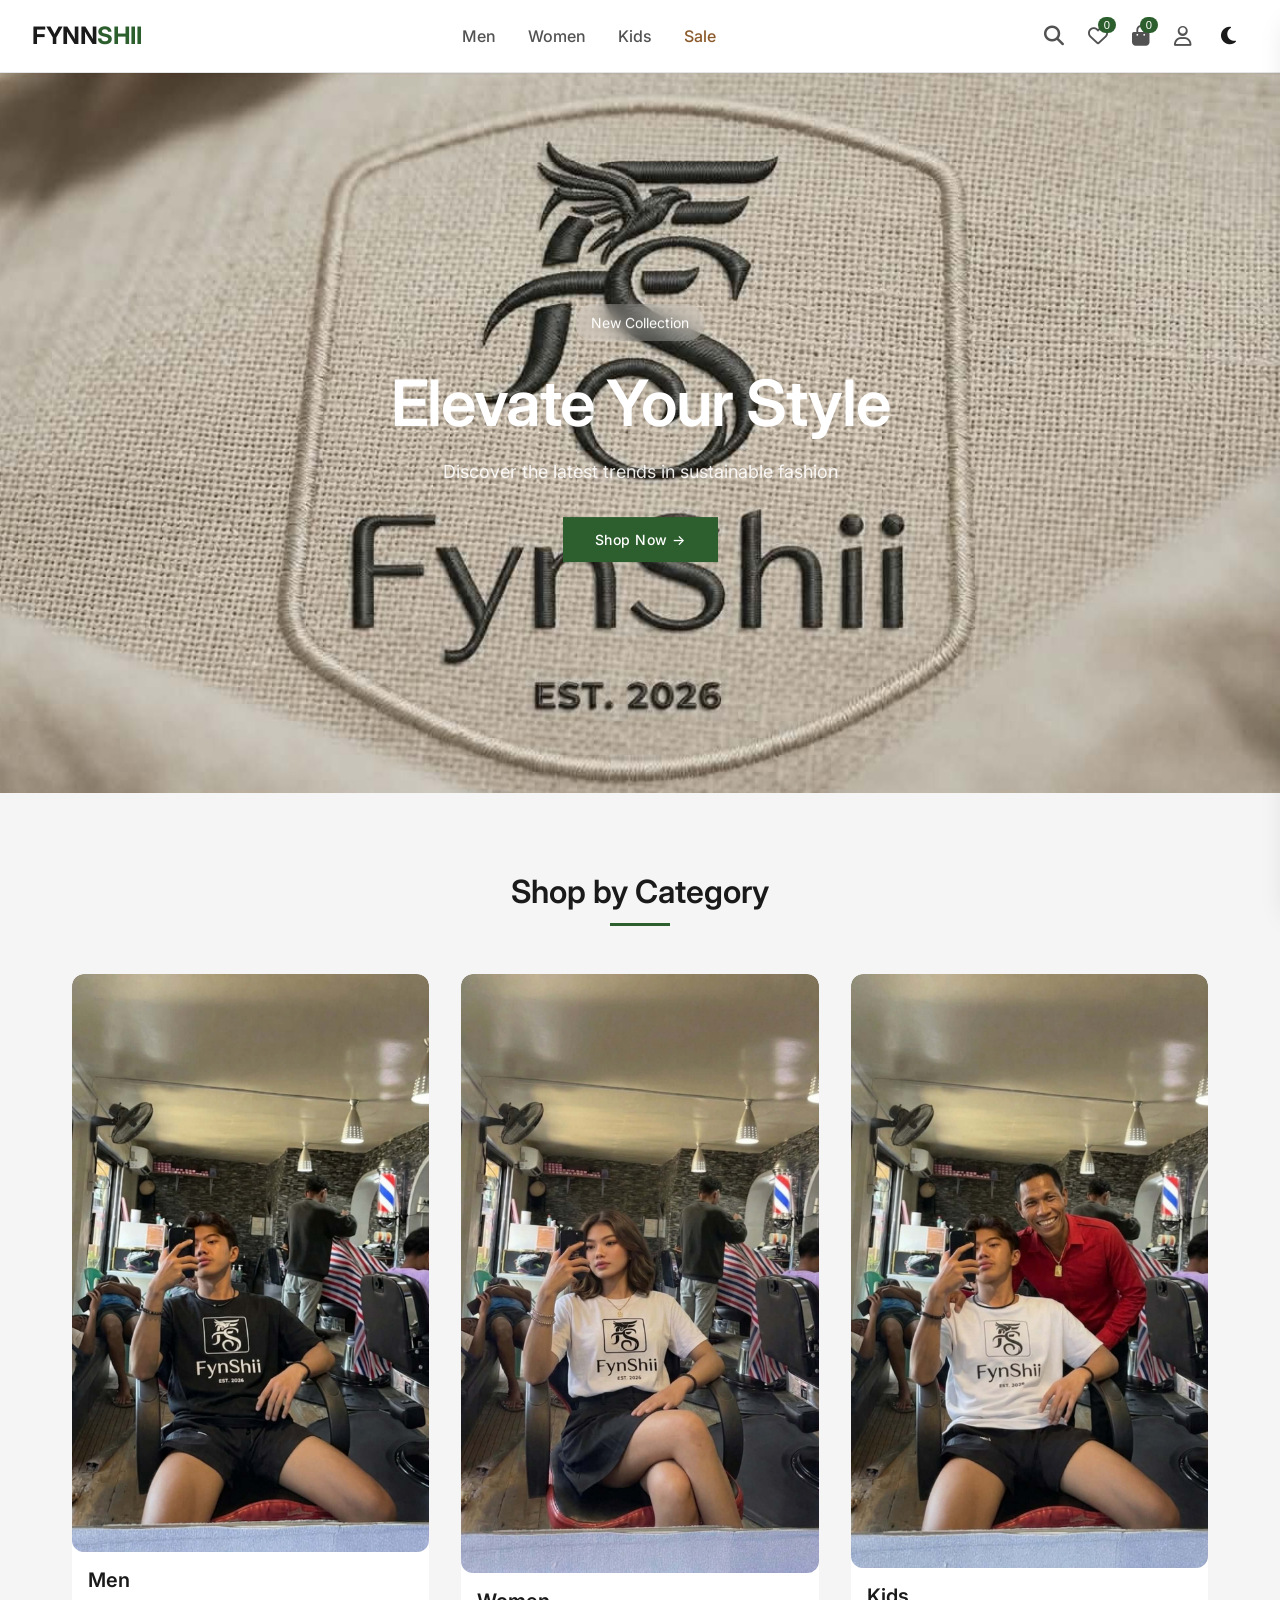
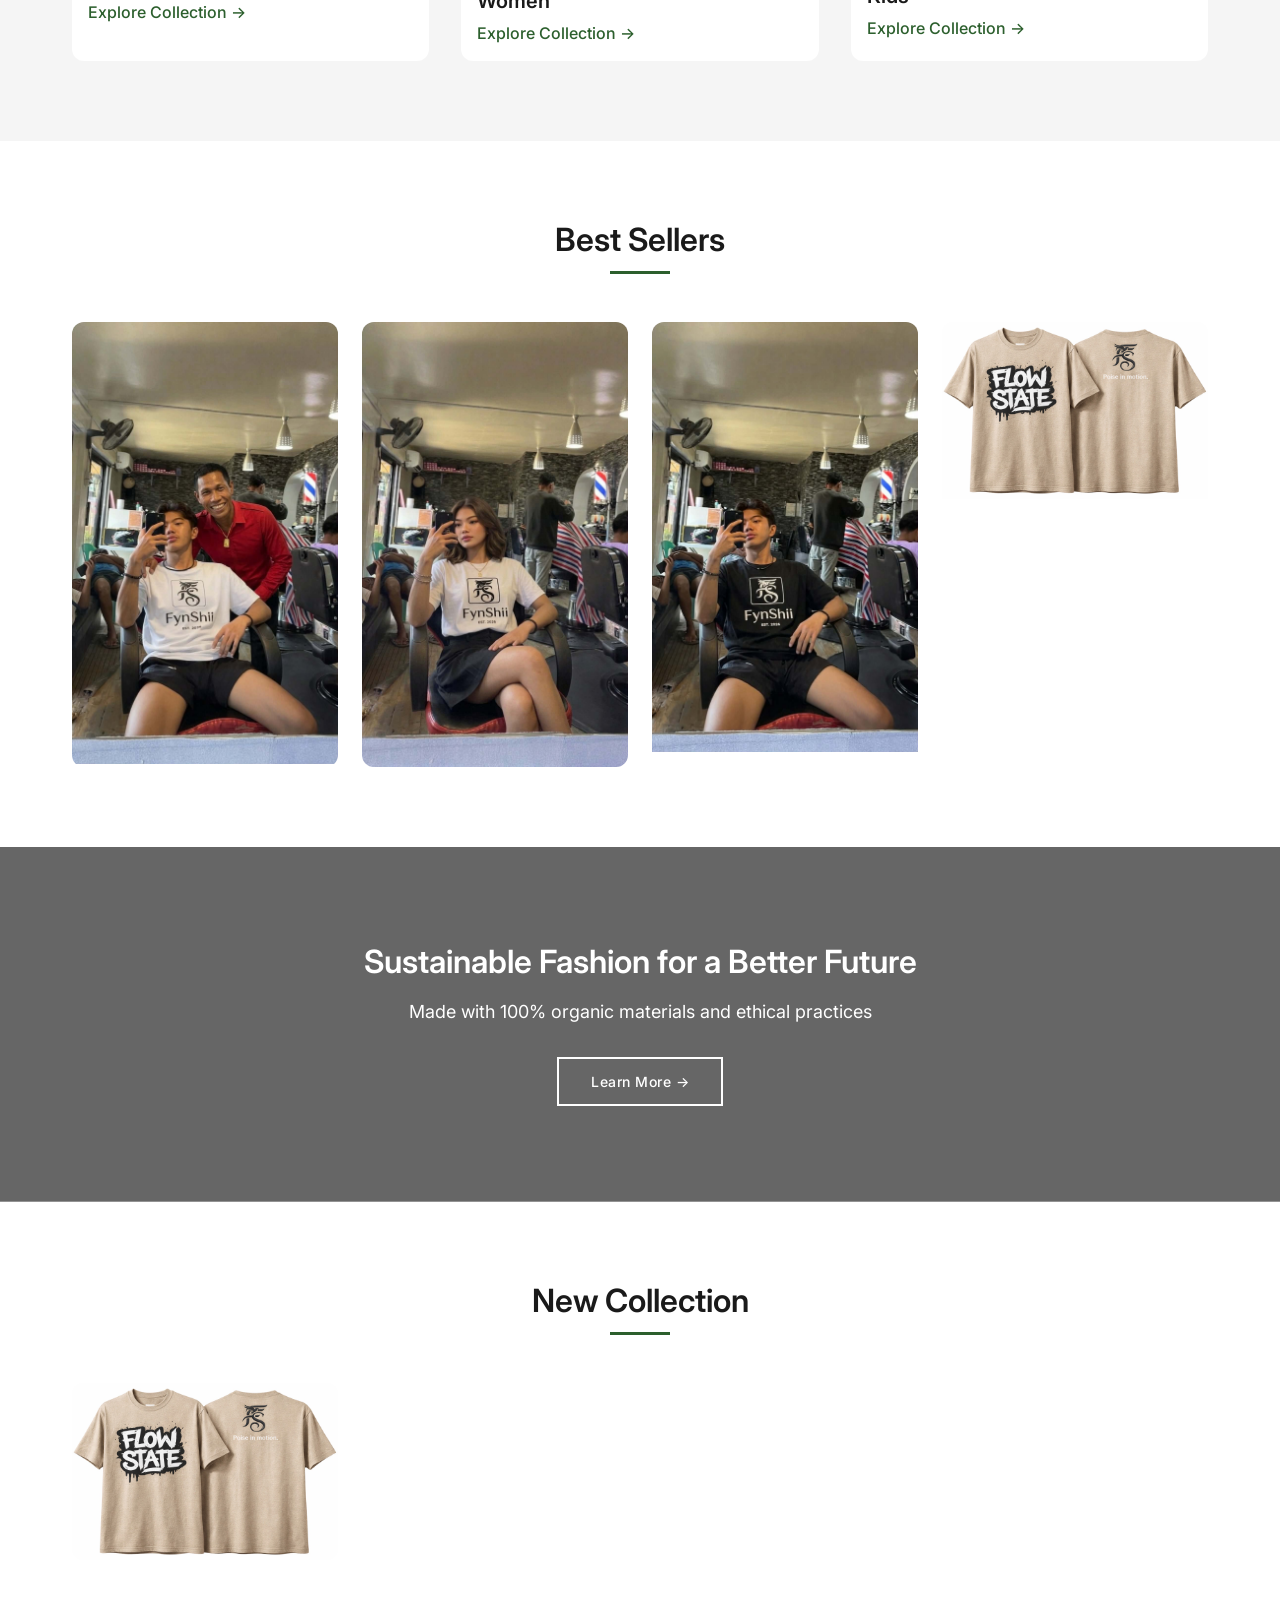
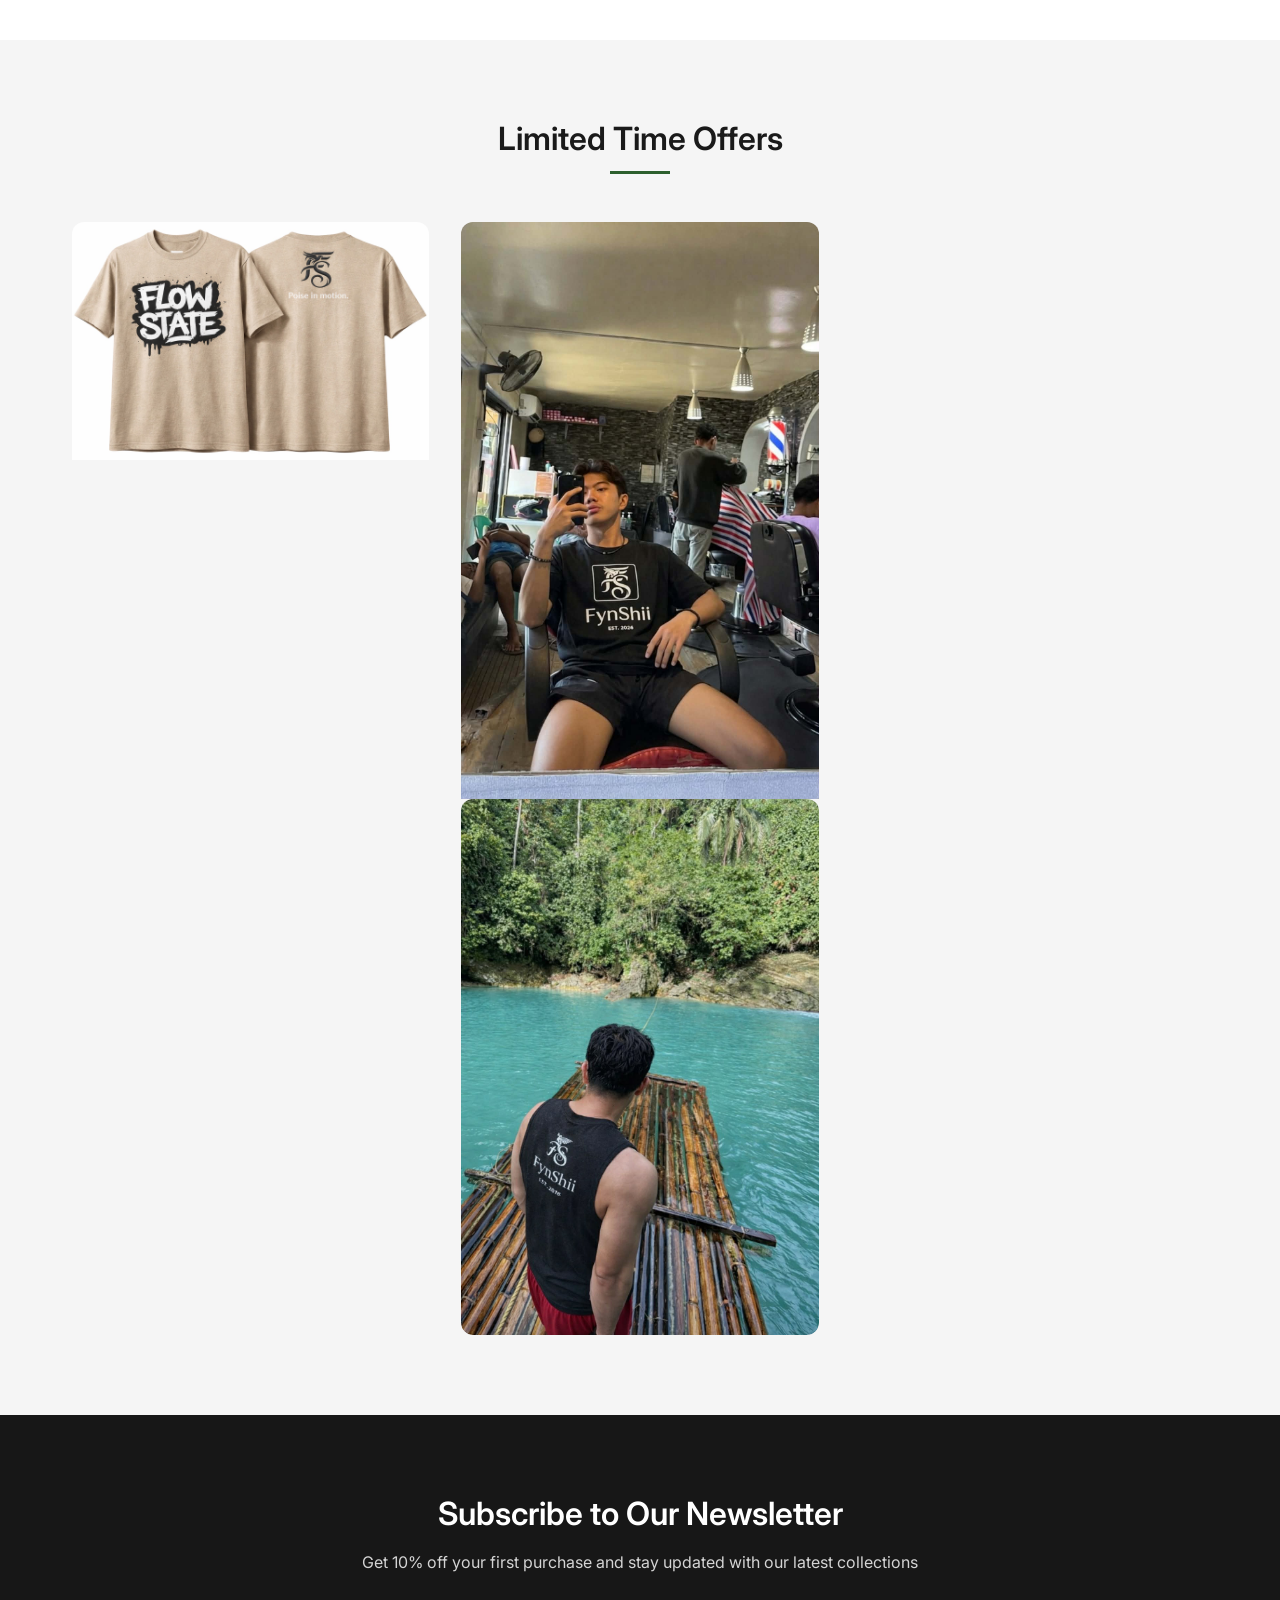
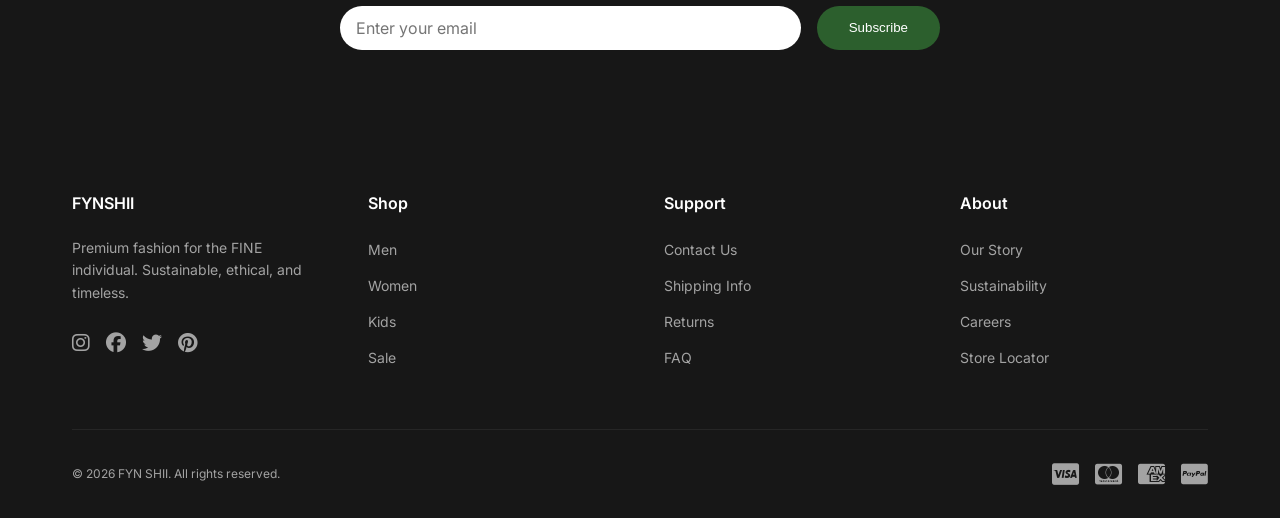
==== commit 0957fbbc: "Update index.html" ====
--- a/index.html
+++ b/index.html
@@ -275,8 +275,8 @@
         <div class="container">
             <div class="footer-grid">
                 <div class="footer-column">
-                    <h4>MODERNSTYLE</h4>
-                    <p>Premium fashion for the modern individual. Sustainable, ethical, and timeless.</p>
+                    <h4>FYNSHII</h4>
+                    <p>Premium fashion for the FINE individual. Sustainable, ethical, and timeless.</p>
                     <div class="social-links">
                         <a href="#"><i class="fab fa-instagram"></i></a>
                         <a href="#"><i class="fab fa-facebook"></i></a>
@@ -385,4 +385,4 @@
     <script src="state.js"></script>
     <script src="actions.js"></script>
 </body>
-</html>+</html>
--- a/main.css
+++ b/main.css
@@ -1,1203 +1,14 @@
+/* ============================================
+   COMPLETE E-COMMERCE WEBSITE CSS
+   Includes: Dark Mode, Responsive Design, All Components
+   ============================================ */
+
 /* Reset & Base Styles */
 * {
     margin: 0;
     padding: 0;
     box-sizing: border-box;
-}
-
-:root {
-    --color-white: #ffffff;
-    --color-black: #1a1a1a;
-    --color-gray-50: #fafafa;
-    --color-gray-100: #f5f5f5;
-    --color-gray-200: #e5e5e5;
-    --color-gray-300: #d4d4d4;
-    --color-gray-400: #a3a3a3;
-    --color-gray-500: #737373;
-    --color-gray-600: #525252;
-    --color-gray-700: #404040;
-    --color-gray-800: #262626;
-    --color-gray-900: #171717;
-    --color-primary: #2c5f2d;
-    --color-primary-dark: #1e3f1e;
-    --color-primary-light: #4a7c4a;
-    --color-accent: #8b5a2b;
-    --shadow-sm: 0 1px 2px 0 rgb(0 0 0 / 0.05);
-    --shadow-md: 0 4px 6px -1px rgb(0 0 0 / 0.1);
-    --shadow-lg: 0 10px 15px -3px rgb(0 0 0 / 0.1);
-    --shadow-xl: 0 20px 25px -5px rgb(0 0 0 / 0.1);
-    --transition: all 0.3s ease;
-}
-
-body {
-    font-family: 'Inter', -apple-system, BlinkMacSystemFont, 'Segoe UI', sans-serif;
-    color: var(--color-gray-800);
-    background-color: var(--color-white);
-    line-height: 1.5;
-    overflow-x: hidden;
-}
-
-.container {
-    max-width: 1280px;
-    margin: 0 auto;
-    padding: 0 24px;
-}
-
-/* Typography */
-h1, h2, h3, h4, h5, h6 {
-    font-weight: 600;
-    line-height: 1.2;
-    color: var(--color-gray-900);
-}
-
-h1 {
-    font-size: 3.5rem;
-    letter-spacing: -0.02em;
-}
-
-h2 {
-    font-size: 2rem;
-    margin-bottom: 2rem;
-}
-
-h3 {
-    font-size: 1.5rem;
-}
-
-h4 {
-    font-size: 1.125rem;
-    margin-bottom: 1rem;
-}
-
-.section-title {
-    text-align: center;
-    margin-bottom: 3rem;
-    position: relative;
-}
-
-.section-title::after {
-    content: '';
-    display: block;
-    width: 60px;
-    height: 3px;
-    background: var(--color-primary);
-    margin: 0.75rem auto 0;
-}
-
-/* Buttons */
-.btn-primary, .btn-outline, .btn-link {
-    display: inline-flex;
-    align-items: center;
-    justify-content: center;
-    padding: 12px 32px;
-    font-weight: 500;
-    text-decoration: none;
-    transition: var(--transition);
-    cursor: pointer;
-    border: none;
-    font-size: 0.875rem;
-    letter-spacing: 0.5px;
-}
-
-.btn-primary {
-    background-color: var(--color-primary);
-    color: var(--color-white);
-}
-
-.btn-primary:hover {
-    background-color: var(--color-primary-dark);
-    transform: translateY(-2px);
-    box-shadow: var(--shadow-md);
-}
-
-.btn-outline {
-    border: 2px solid var(--color-white);
-    color: var(--color-white);
-    background: transparent;
-}
-
-.btn-outline:hover {
-    background-color: var(--color-white);
-    color: var(--color-black);
-}
-
-.btn-link {
-    padding: 8px 16px;
-    color: var(--color-primary);
-    background: transparent;
-}
-
-.btn-link:hover {
-    color: var(--color-primary-dark);
-    transform: translateX(4px);
-}
-
-/* Icon Buttons */
-.icon-btn {
-    background: none;
-    border: none;
-    cursor: pointer;
-    font-size: 1.25rem;
-    color: var(--color-gray-700);
-    position: relative;
-    padding: 8px;
-    transition: var(--transition);
-}
-
-.icon-btn:hover {
-    color: var(--color-primary);
-}
-
-.badge {
-    position: absolute;
-    top: 0;
-    right: 0;
-    background-color: var(--color-primary);
-    color: white;
-    font-size: 0.7rem;
-    padding: 2px 6px;
-    border-radius: 20px;
-    font-weight: 500;
-}
-
-/* Header */
-.header {
-    position: sticky;
-    top: 0;
-    z-index: 1000;
-    background-color: var(--color-white);
-    border-bottom: 1px solid var(--color-gray-200);
-    box-shadow: var(--shadow-sm);
-}
-
-.header-container {
-    max-width: 1400px;
-    margin: 0 auto;
-    padding: 1rem 2rem;
-    display: flex;
-    align-items: center;
-    justify-content: space-between;
-}
-
-.logo a {
-    font-size: 1.5rem;
-    font-weight: 700;
-    text-decoration: none;
-    letter-spacing: -0.5px;
-}
-
-.logo a span {
-    color: var(--color-primary);
-}
-
-.logo a {
-    color: var(--color-gray-900);
-}
-
-/* Navigation */
-.main-nav .nav-menu {
-    display: flex;
-    list-style: none;
-    gap: 2rem;
-}
-
-.nav-item {
-    position: relative;
-}
-
-.nav-item > a {
-    text-decoration: none;
-    color: var(--color-gray-700);
-    font-weight: 500;
-    transition: var(--transition);
-    padding: 0.5rem 0;
-}
-
-.nav-item > a:hover {
-    color: var(--color-primary);
-}
-
-.sale-link {
-    color: var(--color-accent) !important;
-}
-
-/* Mega Menu */
-.mega-menu {
-    position: absolute;
-    top: 100%;
-    left: 0;
-    background: var(--color-white);
-    box-shadow: var(--shadow-lg);
-    border-radius: 8px;
-    opacity: 0;
-    visibility: hidden;
-    transform: translateY(10px);
-    transition: var(--transition);
-    z-index: 100;
-    min-width: 800px;
-}
-
-.nav-item:hover .mega-menu {
-    opacity: 1;
-    visibility: visible;
-    transform: translateY(0);
-}
-
-.mega-container {
-    display: grid;
-    grid-template-columns: repeat(4, 1fr);
-    gap: 2rem;
-    padding: 2rem;
-}
-
-.mega-column h4 {
-    margin-bottom: 1rem;
-    font-size: 1rem;
-}
-
-.mega-column ul {
-    list-style: none;
-}
-
-.mega-column ul li {
-    margin-bottom: 0.5rem;
-}
-
-.mega-column ul li a {
-    text-decoration: none;
-    color: var(--color-gray-600);
-    font-size: 0.875rem;
-    transition: var(--transition);
-}
-
-.mega-column ul li a:hover {
-    color: var(--color-primary);
-    transform: translateX(4px);
-}
-
-.mega-featured img {
-    width: 100%;
-    border-radius: 8px;
-    margin-bottom: 1rem;
-}
-
-/* Header Actions */
-.header-actions {
-    display: flex;
-    gap: 0.5rem;
-    align-items: center;
-}
-
-/* Search Bar */
-.search-bar {
-    position: absolute;
-    top: 100%;
-    left: 0;
-    right: 0;
-    background: var(--color-white);
-    padding: 1rem 2rem;
-    border-bottom: 1px solid var(--color-gray-200);
-    transform: translateY(-100%);
-    opacity: 0;
-    visibility: hidden;
-    transition: var(--transition);
-}
-
-.search-bar.active {
-    transform: translateY(0);
-    opacity: 1;
-    visibility: visible;
-}
-
-.search-container {
-    max-width: 600px;
-    margin: 0 auto;
-    position: relative;
-}
-
-.search-container input {
-    width: 100%;
-    padding: 12px 48px 12px 16px;
-    border: 1px solid var(--color-gray-300);
-    border-radius: 40px;
-    font-size: 1rem;
-    font-family: inherit;
-    transition: var(--transition);
-}
-
-.search-container input:focus {
-    outline: none;
-    border-color: var(--color-primary);
-    box-shadow: 0 0 0 3px rgba(44, 95, 45, 0.1);
-}
-
-.search-btn, .close-search {
-    position: absolute;
-    top: 50%;
-    transform: translateY(-50%);
-    background: none;
-    border: none;
-    cursor: pointer;
-    color: var(--color-gray-500);
-    padding: 8px;
-}
-
-.search-btn {
-    right: 12px;
-}
-
-.close-search {
-    right: -40px;
-}
-
-.search-suggestions {
-    max-width: 600px;
-    margin: 0.5rem auto 0;
-    background: var(--color-white);
-    border-radius: 8px;
-    box-shadow: var(--shadow-md);
-    display: none;
-}
-
-.search-suggestions.active {
-    display: block;
-}
-
-/* Hero Section */
-.hero {
-    position: relative;
-    height: 80vh;
-    min-height: 600px;
-    overflow: hidden;
-}
-
-.hero-slide {
-    position: absolute;
-    top: 0;
-    left: 0;
-    width: 100%;
-    height: 100%;
-    opacity: 0;
-    transition: opacity 0.5s ease;
-}
-
-.hero-slide.active {
-    opacity: 1;
-}
-
-.hero-bg {
-    position: absolute;
-    top: 0;
-    left: 0;
-    width: 100%;
-    height: 100%;
-    background-size: cover;
-    background-position: center;
-}
-
-.hero-content {
-    position: relative;
-    z-index: 2;
-    text-align: center;
-    color: var(--color-white);
-    padding: 2rem;
-    max-width: 800px;
-    margin: 0 auto;
-    top: 50%;
-    transform: translateY(-50%);
-}
-
-.hero-tag {
-    display: inline-block;
-    background: rgba(255, 255, 255, 0.2);
-    backdrop-filter: blur(10px);
-    padding: 0.5rem 1rem;
-    border-radius: 40px;
-    font-size: 0.875rem;
-    margin-bottom: 1.5rem;
-}
-
-.hero-content h1 {
-    font-size: 4rem;
-    margin-bottom: 1rem;
-    color: var(--color-white);
-}
-
-.hero-content p {
-    font-size: 1.125rem;
-    margin-bottom: 2rem;
-    opacity: 0.9;
-}
-
-/* Categories Section */
-.categories {
-    padding: 5rem 0;
-    background: var(--color-gray-50);
-}
-
-.categories-grid {
-    display: grid;
-    grid-template-columns: repeat(auto-fit, minmax(300px, 1fr));
-    gap: 2rem;
-}
-
-.category-card {
-    text-decoration: none;
-    display: block;
-    transition: var(--transition);
-}
-
-.category-card:hover {
-    transform: translateY(-8px);
-}
-
-.category-image {
-    border-radius: 12px;
-    overflow: hidden;
-    margin-bottom: 1.5rem;
-}
-
-.category-image img {
-    width: 100%;
-    height: auto;
-    transition: transform 0.5s ease;
-}
-
-.category-card:hover .category-image img {
-    transform: scale(1.05);
-}
-
-.category-card h3 {
-    margin-bottom: 0.5rem;
-    color: var(--color-gray-900);
-}
-
-.category-card p {
-    color: var(--color-primary);
-    font-weight: 500;
-}
-
-/* Products Section */
-.products-section {
-    padding: 5rem 0;
-}
-
-.products-grid {
-    display: grid;
-    grid-template-columns: repeat(auto-fill, minmax(280px, 1fr));
-    gap: 2rem;
-}
-
-.product-card {
-    background: var(--color-white);
-    border-radius: 12px;
-    overflow: hidden;
-    transition: var(--transition);
-    text-decoration: none;
-    color: inherit;
-    display: block;
-}
-
-.product-card:hover {
-    transform: translateY(-4px);
-    box-shadow: var(--shadow-xl);
-}
-
-.product-image {
-    position: relative;
-    padding-bottom: 125%;
-    overflow: hidden;
-    background: var(--color-gray-100);
-}
-
-.product-image img {
-    position: absolute;
-    top: 0;
-    left: 0;
-    width: 100%;
-    height: 100%;
-    object-fit: cover;
-    transition: transform 0.5s ease;
-}
-
-.product-card:hover .product-image img {
-    transform: scale(1.05);
-}
-
-.product-badge {
-    position: absolute;
-    top: 1rem;
-    left: 1rem;
-    background: var(--color-primary);
-    color: white;
-    padding: 0.25rem 0.75rem;
-    border-radius: 20px;
-    font-size: 0.75rem;
-    font-weight: 500;
-    z-index: 1;
-}
-
-.product-badge.sale {
-    background: var(--color-accent);
-}
-
-.product-actions {
-    position: absolute;
-    bottom: 1rem;
-    right: 1rem;
-    display: flex;
-    gap: 0.5rem;
-    opacity: 0;
-    transform: translateY(10px);
-    transition: var(--transition);
-}
-
-.product-card:hover .product-actions {
-    opacity: 1;
-    transform: translateY(0);
-}
-
-.product-action-btn {
-    background: var(--color-white);
-    border: none;
-    width: 36px;
-    height: 36px;
-    border-radius: 50%;
-    cursor: pointer;
-    transition: var(--transition);
-    display: flex;
-    align-items: center;
-    justify-content: center;
-    box-shadow: var(--shadow-md);
-}
-
-.product-action-btn:hover {
-    background: var(--color-primary);
-    color: var(--color-white);
-}
-
-.product-info {
-    padding: 1rem;
-}
-
-.product-name {
-    font-weight: 500;
-    margin-bottom: 0.5rem;
-    color: var(--color-gray-900);
-}
-
-.product-price {
-    display: flex;
-    align-items: center;
-    gap: 0.75rem;
-    margin-bottom: 0.5rem;
-}
-
-.current-price {
-    font-weight: 600;
-    color: var(--color-primary);
-}
-
-.original-price {
-    text-decoration: line-through;
-    color: var(--color-gray-400);
-    font-size: 0.875rem;
-}
-
-.product-colors {
-    display: flex;
-    gap: 0.5rem;
-    margin-top: 0.5rem;
-}
-
-.color-dot {
-    width: 20px;
-    height: 20px;
-    border-radius: 50%;
-    border: 1px solid var(--color-gray-200);
-    cursor: pointer;
-    transition: var(--transition);
-}
-
-.color-dot:hover {
-    transform: scale(1.2);
-}
-
-/* Lifestyle Banner */
-.lifestyle-banner {
-    background: linear-gradient(rgba(0, 0, 0, 0.5), rgba(0, 0, 0, 0.5)), url('hero1.jpg');
-    background-size: cover;
-    background-position: center;
-    background-attachment: fixed;
-    padding: 6rem 0;
-    text-align: center;
-    color: var(--color-white);
-}
-
-.lifestyle-banner h2 {
-    color: var(--color-white);
-    margin-bottom: 1rem;
-}
-
-.lifestyle-banner p {
-    margin-bottom: 2rem;
-    font-size: 1.125rem;
-}
-
-/* Offers Section */
-.offers-section {
-    padding: 5rem 0;
-    background: var(--color-gray-50);
-}
-
-.offers-grid {
-    display: grid;
-    grid-template-columns: repeat(auto-fit, minmax(300px, 1fr));
-    gap: 2rem;
-}
-
-.offer-card {
-    background: var(--color-white);
-    border-radius: 12px;
-    overflow: hidden;
-    transition: var(--transition);
-    text-decoration: none;
-    color: inherit;
-    display: flex;
-    align-items: center;
-    padding: 2rem;
-    gap: 1.5rem;
-}
-
-.offer-card:hover {
-    transform: translateY(-4px);
-    box-shadow: var(--shadow-xl);
-}
-
-.offer-icon {
-    font-size: 3rem;
-    color: var(--color-primary);
-}
-
-.offer-content h3 {
-    margin-bottom: 0.5rem;
-    font-size: 1.25rem;
-}
-
-.offer-content p {
-    color: var(--color-gray-600);
-    margin-bottom: 0.5rem;
-}
-
-.offer-content span {
-    color: var(--color-primary);
-    font-weight: 500;
-}
-
-/* Newsletter */
-.newsletter {
-    padding: 5rem 0;
-    background: var(--color-gray-900);
-    color: var(--color-white);
-}
-
-.newsletter-content {
-    text-align: center;
-    max-width: 600px;
-    margin: 0 auto;
-}
-
-.newsletter-content h2 {
-    color: var(--color-white);
-    margin-bottom: 1rem;
-}
-
-.newsletter-content p {
-    margin-bottom: 2rem;
-    opacity: 0.8;
-}
-
-.newsletter-form {
-    display: flex;
-    gap: 1rem;
-}
-
-.newsletter-form input {
-    flex: 1;
-    padding: 12px 16px;
-    border: none;
-    border-radius: 40px;
-    font-family: inherit;
-    font-size: 1rem;
-}
-
-.newsletter-form input:focus {
-    outline: none;
-}
-
-.newsletter-form button {
-    padding: 12px 32px;
-    background: var(--color-primary);
-    color: var(--color-white);
-    border: none;
-    border-radius: 40px;
-    cursor: pointer;
-    font-weight: 500;
-    transition: var(--transition);
-}
-
-.newsletter-form button:hover {
-    background: var(--color-primary-dark);
-    transform: translateY(-2px);
-}
-
-/* Footer */
-.footer {
-    background: var(--color-gray-900);
-    color: var(--color-gray-300);
-    padding: 4rem 0 2rem;
-}
-
-.footer-grid {
-    display: grid;
-    grid-template-columns: repeat(auto-fit, minmax(200px, 1fr));
-    gap: 3rem;
-    margin-bottom: 3rem;
-}
-
-.footer-column h4 {
-    color: var(--color-white);
-    margin-bottom: 1.5rem;
-    font-size: 1rem;
-}
-
-.footer-column ul {
-    list-style: none;
-}
-
-.footer-column ul li {
-    margin-bottom: 0.75rem;
-}
-
-.footer-column ul li a {
-    color: var(--color-gray-400);
-    text-decoration: none;
-    transition: var(--transition);
-}
-
-.footer-column ul li a:hover {
-    color: var(--color-primary);
-}
-
-.social-links {
-    display: flex;
-    gap: 1rem;
-    margin-top: 1.5rem;
-}
-
-.social-links a {
-    color: var(--color-gray-400);
-    font-size: 1.25rem;
-    transition: var(--transition);
-}
-
-.social-links a:hover {
-    color: var(--color-primary);
-    transform: translateY(-2px);
-}
-
-.footer-bottom {
-    padding-top: 2rem;
-    border-top: 1px solid var(--color-gray-800);
-    display: flex;
-    justify-content: space-between;
-    align-items: center;
-    flex-wrap: wrap;
-    gap: 1rem;
-}
-
-.payment-methods {
-    display: flex;
-    gap: 1rem;
-    font-size: 1.5rem;
-    color: var(--color-gray-400);
-}
-
-/* Cart Drawer */
-.cart-drawer {
-    position: fixed;
-    top: 0;
-    right: -400px;
-    width: 400px;
-    height: 100vh;
-    background: var(--color-white);
-    box-shadow: var(--shadow-xl);
-    z-index: 2000;
-    transition: right 0.3s ease;
-    display: flex;
-    flex-direction: column;
-}
-
-.cart-drawer.open {
-    right: 0;
-}
-
-.drawer-header {
-    padding: 1.5rem;
-    border-bottom: 1px solid var(--color-gray-200);
-    display: flex;
-    justify-content: space-between;
-    align-items: center;
-}
-
-.drawer-header h3 {
-    margin: 0;
-}
-
-.close-drawer {
-    background: none;
-    border: none;
-    font-size: 1.25rem;
-    cursor: pointer;
-    color: var(--color-gray-600);
-}
-
-.drawer-content {
-    flex: 1;
-    overflow-y: auto;
-    padding: 1.5rem;
-}
-
-.empty-cart {
-    text-align: center;
-    padding: 3rem;
-}
-
-.empty-cart i {
-    font-size: 4rem;
-    color: var(--color-gray-300);
-    margin-bottom: 1rem;
-}
-
-.drawer-footer {
-    padding: 1.5rem;
-    border-top: 1px solid var(--color-gray-200);
-}
-
-.cart-total {
-    display: flex;
-    justify-content: space-between;
-    font-weight: 600;
-    margin-bottom: 1rem;
-}
-
-.checkout-btn {
-    width: 100%;
-}
-
-/* Cart Items */
-.cart-item {
-    display: flex;
-    gap: 1rem;
-    margin-bottom: 1rem;
-    padding-bottom: 1rem;
-    border-bottom: 1px solid var(--color-gray-200);
-}
-
-.cart-item-image {
-    width: 80px;
-    height: 80px;
-    background: var(--color-gray-100);
-    border-radius: 8px;
-    overflow: hidden;
-}
-
-.cart-item-image img {
-    width: 100%;
-    height: 100%;
-    object-fit: cover;
-}
-
-.cart-item-details {
-    flex: 1;
-}
-
-.cart-item-name {
-    font-weight: 500;
-    margin-bottom: 0.25rem;
-}
-
-.cart-item-variant {
-    font-size: 0.75rem;
-    color: var(--color-gray-500);
-    margin-bottom: 0.5rem;
-}
-
-.cart-item-price {
-    font-weight: 600;
-    color: var(--color-primary);
-}
-
-.cart-item-quantity {
-    display: flex;
-    align-items: center;
-    gap: 0.5rem;
-    margin-top: 0.5rem;
-}
-
-.quantity-btn {
-    width: 24px;
-    height: 24px;
-    border: 1px solid var(--color-gray-300);
-    background: none;
-    border-radius: 4px;
-    cursor: pointer;
-    transition: var(--transition);
-}
-
-.quantity-btn:hover {
-    background: var(--color-gray-100);
-}
-
-.remove-item {
-    color: var(--color-gray-500);
-    background: none;
-    border: none;
-    cursor: pointer;
-    margin-left: auto;
-}
-
-/* Modal */
-.modal {
-    display: none;
-    position: fixed;
-    top: 0;
-    left: 0;
-    width: 100%;
-    height: 100%;
-    background: rgba(0, 0, 0, 0.5);
-    z-index: 3000;
-    align-items: center;
-    justify-content: center;
-}
-
-.modal.open {
-    display: flex;
-}
-
-.modal-content {
-    background: var(--color-white);
-    border-radius: 12px;
-    width: 90%;
-    max-width: 450px;
-    animation: modalSlideIn 0.3s ease;
-}
-
-@keyframes modalSlideIn {
-    from {
-        opacity: 0;
-        transform: translateY(-20px);
-    }
-    to {
-        opacity: 1;
-        transform: translateY(0);
-    }
-}
-
-.modal-header {
-    padding: 1.5rem;
-    border-bottom: 1px solid var(--color-gray-200);
-    display: flex;
-    justify-content: space-between;
-    align-items: center;
-}
-
-.modal-body {
-    padding: 1.5rem;
-}
-
-.close-modal {
-    background: none;
-    border: none;
-    font-size: 1.25rem;
-    cursor: pointer;
-    color: var(--color-gray-600);
-}
-
-.auth-form {
-    display: none;
-}
-
-.auth-form.active {
-    display: block;
-}
-
-.auth-form input {
-    width: 100%;
-    padding: 12px;
-    margin-bottom: 1rem;
-    border: 1px solid var(--color-gray-300);
-    border-radius: 8px;
-    font-family: inherit;
-    font-size: 1rem;
-}
-
-.auth-form input:focus {
-    outline: none;
-    border-color: var(--color-primary);
-}
-
-.auth-form button {
-    width: 100%;
-    padding: 12px;
-    background: var(--color-primary);
-    color: var(--color-white);
-    border: none;
-    border-radius: 8px;
-    font-weight: 500;
-    cursor: pointer;
-    transition: var(--transition);
-}
-
-.auth-form button:hover {
-    background: var(--color-primary-dark);
-}
-
-.auth-switch {
-    text-align: center;
-    margin-top: 1rem;
-    font-size: 0.875rem;
-}
-
-.auth-switch a {
-    color: var(--color-primary);
-    text-decoration: none;
-}
-
-/* Responsive Design */
-@media (max-width: 1024px) {
-    .main-nav {
-        display: none;
-    }
-    
-    .mega-menu {
-        display: none;
-    }
-    
-    .header-container {
-        padding: 1rem;
-    }
-    
-    h1 {
-        font-size: 2.5rem;
-    }
-    
-    .hero {
-        height: 60vh;
-    }
-    
-    .hero-content h1 {
-        font-size: 2.5rem;
-    }
-}
-
-@media (max-width: 768px) {
-    .container {
-        padding: 0 16px;
-    }
-    
-    .categories-grid {
-        grid-template-columns: 1fr;
-    }
-    
-    .products-grid {
-        grid-template-columns: repeat(auto-fill, minmax(240px, 1fr));
-        gap: 1rem;
-    }
-    
-    .cart-drawer {
-        width: 100%;
-        right: -100%;
-    }
-    
-    .footer-grid {
-        grid-template-columns: 1fr;
-        text-align: center;
-    }
-    
-    .social-links {
-        justify-content: center;
-    }
-    
-    .footer-bottom {
-        flex-direction: column;
-        text-align: center;
-    }
-    
-    .newsletter-form {
-        flex-direction: column;
-    }
-    
-    .offer-card {
-        flex-direction: column;
-        text-align: center;
-    }
-}
-
-/* Loading States */
-.loader {
-    display: inline-block;
-    width: 40px;
-    height: 40px;
-    border: 3px solid var(--color-gray-200);
-    border-top-color: var(--color-primary);
-    border-radius: 50%;
-    animation: spin 0.8s linear infinite;
-}
-
-@keyframes spin {
-    to {
-        transform: rotate(360deg);
-    }
-}
-
-/* Animations */
-@keyframes fadeIn {
-    from {
-        opacity: 0;
-        transform: translateY(20px);
-    }
-    to {
-        opacity: 1;
-        transform: translateY(0);
-    }
-}
-
-.fade-in {
-    animation: fadeIn 0.5s ease forwards;
-}
-
-/* Utility Classes */
-.text-center {
-    text-align: center;
-}
-
-.mt-2 {
-    margin-top: 2rem;
-}
-
-.mb-2 {
-    margin-bottom: 2rem;
-}
-
-.hidden {
-    display: none;
-}
-/* Reset & Base Styles */
-* {
-    margin: 0;
-    padding: 0;
-    box-sizing: border-box;
+    -webkit-tap-highlight-color: transparent;
 }
 
 /* CSS Variables - Light Mode (Default) */
@@ -1291,11 +102,128 @@
     transition: background-color 0.3s ease, color 0.3s ease;
 }
 
-/* All containers and sections */
-.container,
-section,
-div:not(.product-card):not(.category-card):not(.cart-drawer):not(.modal-content) {
-    background-color: transparent;
+/* Container */
+.container {
+    max-width: 1280px;
+    margin: 0 auto;
+    padding: 0 24px;
+}
+
+/* Typography */
+h1, h2, h3, h4, h5, h6 {
+    font-weight: 600;
+    line-height: 1.2;
+    color: var(--text-primary);
+}
+
+h1 {
+    font-size: 3.5rem;
+    letter-spacing: -0.02em;
+}
+
+h2 {
+    font-size: 2rem;
+    margin-bottom: 2rem;
+}
+
+h3 {
+    font-size: 1.5rem;
+}
+
+h4 {
+    font-size: 1.125rem;
+    margin-bottom: 1rem;
+}
+
+.section-title {
+    text-align: center;
+    margin-bottom: 3rem;
+    position: relative;
+}
+
+.section-title::after {
+    content: '';
+    display: block;
+    width: 60px;
+    height: 3px;
+    background: var(--color-primary);
+    margin: 0.75rem auto 0;
+}
+
+/* Buttons */
+.btn-primary, .btn-outline, .btn-link {
+    display: inline-flex;
+    align-items: center;
+    justify-content: center;
+    padding: 12px 32px;
+    font-weight: 500;
+    text-decoration: none;
+    transition: var(--transition);
+    cursor: pointer;
+    border: none;
+    font-size: 0.875rem;
+    letter-spacing: 0.5px;
+}
+
+.btn-primary {
+    background-color: var(--color-primary);
+    color: var(--color-white);
+}
+
+.btn-primary:hover {
+    background-color: var(--color-primary-dark);
+    transform: translateY(-2px);
+    box-shadow: var(--shadow-md);
+}
+
+.btn-outline {
+    border: 2px solid var(--color-white);
+    color: var(--color-white);
+    background: transparent;
+}
+
+.btn-outline:hover {
+    background-color: var(--color-white);
+    color: var(--color-black);
+}
+
+.btn-link {
+    padding: 8px 16px;
+    color: var(--color-primary);
+    background: transparent;
+}
+
+.btn-link:hover {
+    color: var(--color-primary-dark);
+    transform: translateX(4px);
+}
+
+/* Icon Buttons */
+.icon-btn {
+    background: none;
+    border: none;
+    cursor: pointer;
+    font-size: 1.25rem;
+    color: var(--text-secondary);
+    position: relative;
+    padding: 8px;
+    transition: var(--transition);
+}
+
+.icon-btn:hover {
+    color: var(--color-primary);
+}
+
+.badge {
+    position: absolute;
+    top: 0;
+    right: 0;
+    background-color: var(--color-primary);
+    color: white;
+    font-size: 0.7rem;
+    padding: 2px 6px;
+    border-radius: 20px;
+    font-weight: 500;
 }
 
 /* Header */
@@ -1309,457 +237,120 @@
     transition: background-color 0.3s ease, border-color 0.3s ease;
 }
 
+.header-container {
+    max-width: 1400px;
+    margin: 0 auto;
+    padding: 1rem 2rem;
+    display: flex;
+    align-items: center;
+    justify-content: space-between;
+}
+
+.logo a {
+    font-size: 1.5rem;
+    font-weight: 700;
+    text-decoration: none;
+    letter-spacing: -0.5px;
+    color: var(--text-primary);
+}
+
+.logo a span {
+    color: var(--color-primary);
+}
+
 /* Navigation */
+.main-nav .nav-menu {
+    display: flex;
+    list-style: none;
+    gap: 2rem;
+}
+
+.nav-item {
+    position: relative;
+}
+
 .nav-item > a {
+    text-decoration: none;
     color: var(--text-secondary);
+    font-weight: 500;
+    transition: var(--transition);
+    padding: 0.5rem 0;
 }
 
 .nav-item > a:hover {
     color: var(--color-primary);
 }
 
-/* Search Bar */
-.search-bar {
-    background-color: var(--bg-primary);
-    border-bottom-color: var(--border-color);
-}
-
-.search-container input {
-    background-color: var(--bg-secondary);
-    border-color: var(--border-color);
-    color: var(--text-primary);
-}
-
-.search-container input:focus {
-    border-color: var(--color-primary);
-    box-shadow: 0 0 0 3px rgba(74, 124, 74, 0.2);
-}
-
-/* Hero Section */
-.hero {
-    background-color: var(--bg-primary);
-}
-
-.hero-content h1,
-.hero-content p {
-    color: var(--color-white);
-}
-
-/* Categories Section */
-.categories {
-    background-color: var(--bg-secondary);
-    transition: background-color 0.3s ease;
-}
-
-.category-card {
-    background-color: var(--card-bg);
-    border-radius: 12px;
-    overflow: hidden;
-    transition: var(--transition);
-}
-
-.category-card h3 {
-    color: var(--text-primary);
-}
-
-.category-card p {
-    color: var(--color-primary);
-}
-
-/* Products Section */
-.products-section {
-    background-color: var(--bg-primary);
-}
-
-.product-card {
-    background-color: var(--card-bg);
-    border-radius: 12px;
-    overflow: hidden;
-    transition: var(--transition);
-    box-shadow: var(--shadow-sm);
-}
-
-.product-card:hover {
-    transform: translateY(-4px);
-    box-shadow: var(--shadow-xl);
-}
-
-.product-name {
-    color: var(--text-primary);
-}
-
-.current-price {
-    color: var(--color-primary);
-}
-
-.original-price {
-    color: var(--text-tertiary);
-}
-
-/* Lifestyle Banner */
-.lifestyle-banner {
-    background: linear-gradient(rgba(0, 0, 0, 0.6), rgba(0, 0, 0, 0.6)), 
-                url('hero1.jpg');
-    background-size: cover;
-    background-position: center;
-    background-attachment: fixed;
-}
-
-.lifestyle-banner h2,
-.lifestyle-banner p {
-    color: var(--color-white);
-}
-
-/* Offers Section */
-.offers-section {
-    background-color: var(--bg-secondary);
-}
-
-.offer-card {
-    background-color: var(--card-bg);
-    transition: var(--transition);
-}
-
-.offer-card h3 {
-    color: var(--text-primary);
-}
-
-.offer-card p {
-    color: var(--text-secondary);
-}
-
-.offer-card span {
-    color: var(--color-primary);
-}
-
-.offer-icon {
-    color: var(--color-primary);
-}
-
-/* Newsletter Section */
-.newsletter {
-    background-color: var(--color-gray-900);
-    transition: background-color 0.3s ease;
-}
-
-.newsletter-content h2 {
-    color: var(--color-white);
-}
-
-.newsletter-content p {
-    color: var(--color-gray-300);
-}
-
-.newsletter-form input {
-    background-color: var(--color-white);
-    border: none;
-    color: var(--color-gray-900);
-}
-
-.newsletter-form input::placeholder {
-    color: var(--color-gray-500);
-}
-
-/* Footer */
-.footer {
-    background-color: var(--color-gray-900);
-    color: var(--color-gray-400);
-    transition: background-color 0.3s ease;
-}
-
-.footer h4 {
-    color: var(--color-white);
-}
-
-.footer-column ul li a {
-    color: var(--color-gray-400);
-}
-
-.footer-column ul li a:hover {
-    color: var(--color-primary);
-}
-
-.social-links a {
-    color: var(--color-gray-400);
-}
-
-.social-links a:hover {
-    color: var(--color-primary);
-}
-
-.footer-bottom {
-    border-top-color: var(--color-gray-800);
-}
-
-.payment-methods {
-    color: var(--color-gray-400);
-}
-
-/* Cart Drawer */
-.cart-drawer {
-    background-color: var(--bg-primary);
-    box-shadow: var(--shadow-xl);
-}
-
-.drawer-header {
-    border-bottom-color: var(--border-color);
-}
-
-.drawer-footer {
-    border-top-color: var(--border-color);
-}
-
-.cart-item {
-    border-bottom-color: var(--border-color);
-}
-
-.cart-item-name {
-    color: var(--text-primary);
-}
-
-.cart-item-variant {
-    color: var(--text-tertiary);
-}
-
-.cart-item-price {
-    color: var(--color-primary);
-}
-
-.quantity-btn {
-    border-color: var(--border-color);
-    background-color: var(--bg-secondary);
-    color: var(--text-primary);
-}
-
-.quantity-btn:hover {
-    background-color: var(--bg-tertiary);
-}
-
-.remove-item {
-    color: var(--text-tertiary);
-}
-
-.remove-item:hover {
-    color: #dc2626;
-}
-
-/* Modal */
-.modal-content {
-    background-color: var(--bg-primary);
-    box-shadow: var(--shadow-xl);
-}
-
-.modal-header {
-    border-bottom-color: var(--border-color);
-}
-
-.close-modal {
-    color: var(--text-tertiary);
-}
-
-.auth-form input {
-    background-color: var(--bg-secondary);
-    border-color: var(--border-color);
-    color: var(--text-primary);
-}
-
-.auth-form input:focus {
-    border-color: var(--color-primary);
-}
-
-.auth-switch a {
-    color: var(--color-primary);
-}
-
-/* Buttons */
-.btn-primary {
-    background-color: var(--color-primary);
-    color: var(--color-white);
-}
-
-.btn-primary:hover {
-    background-color: var(--color-primary-dark);
-}
-
-.btn-outline {
-    border-color: var(--color-white);
-    color: var(--color-white);
-}
-
-.btn-outline:hover {
-    background-color: var(--color-white);
-    color: var(--color-black);
+.sale-link {
+    color: var(--color-accent) !important;
 }
 
 /* Mega Menu */
 .mega-menu {
-    background-color: var(--bg-primary);
+    position: absolute;
+    top: 100%;
+    left: 0;
+    background: var(--bg-primary);
     box-shadow: var(--shadow-lg);
+    border-radius: 8px;
+    opacity: 0;
+    visibility: hidden;
+    transform: translateY(10px);
+    transition: var(--transition);
+    z-index: 100;
+    min-width: 800px;
+}
+
+.nav-item:hover .mega-menu {
+    opacity: 1;
+    visibility: visible;
+    transform: translateY(0);
+}
+
+.mega-container {
+    display: grid;
+    grid-template-columns: repeat(4, 1fr);
+    gap: 2rem;
+    padding: 2rem;
+}
+
+.mega-column h4 {
+    margin-bottom: 1rem;
+    font-size: 1rem;
+    color: var(--text-primary);
+}
+
+.mega-column ul {
+    list-style: none;
+}
+
+.mega-column ul li {
+    margin-bottom: 0.5rem;
 }
 
 .mega-column ul li a {
+    text-decoration: none;
     color: var(--text-secondary);
+    font-size: 0.875rem;
+    transition: var(--transition);
 }
 
 .mega-column ul li a:hover {
     color: var(--color-primary);
-}
-
-/* Search Suggestions */
-.search-suggestions {
-    background-color: var(--bg-primary);
-    box-shadow: var(--shadow-md);
-}
-
-.suggestion-item {
-    color: var(--text-primary);
-    border-bottom-color: var(--border-color);
-}
-
-.suggestion-item:hover {
-    background-color: var(--bg-secondary);
-}
-
-/* Toast Notifications */
-.toast {
-    background-color: var(--card-bg);
-    color: var(--text-primary);
-    box-shadow: var(--shadow-lg);
-}
-
-.toast-success {
-    background-color: var(--color-primary);
-    color: white;
-}
-
-.toast-error {
-    background-color: #dc2626;
-    color: white;
-}
-
-/* Loading Spinner */
-.loader {
-    border-color: var(--border-color);
-    border-top-color: var(--color-primary);
-}
-
-/* Scrollbar */
-::-webkit-scrollbar {
-    width: 10px;
-    height: 10px;
-}
-
-::-webkit-scrollbar-track {
-    background: var(--bg-secondary);
-}
-
-::-webkit-scrollbar-thumb {
-    background: var(--border-color);
-    border-radius: 5px;
-}
-
-::-webkit-scrollbar-thumb:hover {
-    background: var(--color-primary);
-}
-
-/* Image Optimization for Dark Mode */
-[data-theme="dark"] img {
-    filter: brightness(0.95);
-    transition: filter 0.3s ease;
-}
-
-[data-theme="dark"] img:hover {
-    filter: brightness(1);
-}
-
-/* Form Elements */
-input, select, textarea {
-    background-color: var(--bg-secondary);
-    border: 1px solid var(--border-color);
-    color: var(--text-primary);
-    transition: var(--transition);
-}
-
-input:focus, select:focus, textarea:focus {
-    outline: none;
-    border-color: var(--color-primary);
-    box-shadow: 0 0 0 3px rgba(74, 124, 74, 0.2);
-}
-
-/* Product Actions */
-.product-action-btn {
-    background-color: var(--bg-primary);
-    color: var(--text-primary);
-    box-shadow: var(--shadow-md);
-}
-
-.product-action-btn:hover {
-    background-color: var(--color-primary);
-    color: var(--color-white);
-}
-
-/* Pagination */
-.page-btn {
-    background-color: var(--bg-secondary);
-    border-color: var(--border-color);
-    color: var(--text-primary);
-}
-
-.page-btn:hover {
-    background-color: var(--bg-tertiary);
-    border-color: var(--color-primary);
-}
-
-.page-btn.active {
-    background-color: var(--color-primary);
-    border-color: var(--color-primary);
-    color: var(--color-white);
-}
-
-/* Filters Sidebar */
-.filters-sidebar {
-    background-color: var(--bg-primary);
-}
-
-.filter-section {
-    border-bottom-color: var(--border-color);
-}
-
-.filter-checkbox, .filter-color {
-    color: var(--text-secondary);
-}
-
-.size-options .filter-checkbox {
-    background-color: var(--bg-secondary);
-}
-
-.size-options .filter-checkbox:hover {
-    background-color: var(--bg-tertiary);
-}
-
-.size-options .filter-checkbox:has(input:checked) {
-    background-color: var(--color-primary);
-    color: var(--color-white);
-}
-
-/* Clear Filters Button */
-.clear-filters {
-    background-color: var(--bg-secondary);
-    border-color: var(--border-color);
-    color: var(--text-primary);
-}
-
-.clear-filters:hover {
-    background-color: var(--bg-tertiary);
-    border-color: var(--color-primary);
-    color: var(--color-primary);
-}
-
-/* Sort Select */
-.sort-options select {
-    background-color: var(--bg-secondary);
-    border-color: var(--border-color);
-    color: var(--text-primary);
+    transform: translateX(4px);
+}
+
+.mega-featured img {
+    width: 100%;
+    border-radius: 8px;
+    margin-bottom: 1rem;
+}
+
+/* Header Actions */
+.header-actions {
+    display: flex;
+    gap: 0.5rem;
+    align-items: center;
 }
 
 /* Theme Toggle Button */
@@ -1784,55 +375,2500 @@
     transform: rotate(15deg);
 }
 
-/* Animation for theme toggle */
+/* Mobile Menu Button */
+.mobile-menu-btn {
+    display: none;
+    flex-direction: column;
+    justify-content: space-around;
+    width: 24px;
+    height: 24px;
+    background: transparent;
+    border: none;
+    cursor: pointer;
+    padding: 0;
+}
+
+.mobile-menu-btn span {
+    width: 100%;
+    height: 2px;
+    background: var(--text-primary);
+    transition: all 0.3s ease;
+}
+
+.mobile-menu-btn.active span:nth-child(1) {
+    transform: rotate(45deg) translate(5px, 5px);
+}
+
+.mobile-menu-btn.active span:nth-child(2) {
+    opacity: 0;
+}
+
+.mobile-menu-btn.active span:nth-child(3) {
+    transform: rotate(-45deg) translate(5px, -5px);
+}
+
+/* Mobile Navigation Drawer */
+.mobile-nav {
+    position: fixed;
+    top: 60px;
+    left: -100%;
+    width: 80%;
+    height: calc(100vh - 60px);
+    background: var(--bg-primary);
+    z-index: 999;
+    transition: left 0.3s ease;
+    box-shadow: var(--shadow-lg);
+    overflow-y: auto;
+    padding: 1rem;
+}
+
+.mobile-nav.open {
+    left: 0;
+}
+
+.mobile-nav ul {
+    list-style: none;
+    padding: 0;
+}
+
+.mobile-nav li {
+    margin-bottom: 1rem;
+}
+
+.mobile-nav a {
+    display: block;
+    padding: 0.75rem;
+    color: var(--text-primary);
+    text-decoration: none;
+    font-weight: 500;
+    border-radius: 8px;
+    transition: var(--transition);
+}
+
+.mobile-nav a:hover,
+.mobile-nav a:active {
+    background: var(--bg-secondary);
+    color: var(--color-primary);
+}
+
+/* Search Bar */
+.search-bar {
+    position: absolute;
+    top: 100%;
+    left: 0;
+    right: 0;
+    background: var(--bg-primary);
+    padding: 1rem 2rem;
+    border-bottom: 1px solid var(--border-color);
+    transform: translateY(-100%);
+    opacity: 0;
+    visibility: hidden;
+    transition: var(--transition);
+}
+
+.search-bar.active {
+    transform: translateY(0);
+    opacity: 1;
+    visibility: visible;
+}
+
+.search-container {
+    max-width: 600px;
+    margin: 0 auto;
+    position: relative;
+}
+
+.search-container input {
+    width: 100%;
+    padding: 12px 48px 12px 16px;
+    border: 1px solid var(--border-color);
+    border-radius: 40px;
+    font-size: 1rem;
+    font-family: inherit;
+    background-color: var(--bg-secondary);
+    color: var(--text-primary);
+    transition: var(--transition);
+}
+
+.search-container input:focus {
+    outline: none;
+    border-color: var(--color-primary);
+    box-shadow: 0 0 0 3px rgba(74, 124, 74, 0.2);
+}
+
+.search-btn, .close-search {
+    position: absolute;
+    top: 50%;
+    transform: translateY(-50%);
+    background: none;
+    border: none;
+    cursor: pointer;
+    color: var(--text-tertiary);
+    padding: 8px;
+}
+
+.search-btn {
+    right: 12px;
+}
+
+.close-search {
+    right: -40px;
+}
+
+.search-suggestions {
+    max-width: 600px;
+    margin: 0.5rem auto 0;
+    background: var(--bg-primary);
+    border-radius: 8px;
+    box-shadow: var(--shadow-md);
+    display: none;
+}
+
+.search-suggestions.active {
+    display: block;
+}
+
+/* Hero Section */
+.hero {
+    position: relative;
+    height: 80vh;
+    min-height: 600px;
+    overflow: hidden;
+    background-color: var(--bg-primary);
+}
+
+.hero-slide {
+    position: absolute;
+    top: 0;
+    left: 0;
+    width: 100%;
+    height: 100%;
+    opacity: 0;
+    transition: opacity 0.5s ease;
+}
+
+.hero-slide.active {
+    opacity: 1;
+}
+
+.hero-bg {
+    position: absolute;
+    top: 0;
+    left: 0;
+    width: 100%;
+    height: 100%;
+    background-size: cover;
+    background-position: center;
+}
+
+.hero-content {
+    position: relative;
+    z-index: 2;
+    text-align: center;
+    color: var(--color-white);
+    padding: 2rem;
+    max-width: 800px;
+    margin: 0 auto;
+    top: 50%;
+    transform: translateY(-50%);
+}
+
+.hero-tag {
+    display: inline-block;
+    background: rgba(255, 255, 255, 0.2);
+    backdrop-filter: blur(10px);
+    padding: 0.5rem 1rem;
+    border-radius: 40px;
+    font-size: 0.875rem;
+    margin-bottom: 1.5rem;
+}
+
+.hero-content h1 {
+    font-size: 4rem;
+    margin-bottom: 1rem;
+    color: var(--color-white);
+}
+
+.hero-content p {
+    font-size: 1.125rem;
+    margin-bottom: 2rem;
+    opacity: 0.9;
+}
+
+/* Categories Section */
+.categories {
+    padding: 5rem 0;
+    background: var(--bg-secondary);
+    transition: background-color 0.3s ease;
+}
+
+.categories-grid {
+    display: grid;
+    grid-template-columns: repeat(auto-fit, minmax(300px, 1fr));
+    gap: 2rem;
+}
+
+.category-card {
+    text-decoration: none;
+    display: block;
+    transition: var(--transition);
+    background-color: var(--card-bg);
+    border-radius: 12px;
+    overflow: hidden;
+}
+
+.category-card:hover {
+    transform: translateY(-8px);
+}
+
+.category-image {
+    width: 100%;
+    overflow: hidden;
+    border-radius: 12px;
+}
+
+.category-image img {
+    width: 100%;
+    height: auto;
+    object-fit: cover;
+    transition: transform 0.5s ease;
+}
+
+.category-card:hover .category-image img {
+    transform: scale(1.05);
+}
+
+.category-card h3 {
+    margin: 1rem 0 0.5rem;
+    padding: 0 1rem;
+    color: var(--text-primary);
+    font-size: 1.25rem;
+}
+
+.category-card p {
+    padding: 0 1rem 1rem;
+    color: var(--color-primary);
+    font-weight: 500;
+}
+
+/* Products Section */
+.products-section {
+    padding: 5rem 0;
+    background-color: var(--bg-primary);
+}
+
+.products-grid {
+    display: grid;
+    grid-template-columns: repeat(auto-fill, minmax(280px, 1fr));
+    gap: 2rem;
+}
+
+.product-card {
+    background: var(--card-bg);
+    border-radius: 12px;
+    overflow: hidden;
+    transition: var(--transition);
+    text-decoration: none;
+    color: inherit;
+    display: block;
+    box-shadow: var(--shadow-sm);
+}
+
+.product-card:hover {
+    transform: translateY(-4px);
+    box-shadow: var(--shadow-xl);
+}
+
+.product-image {
+    position: relative;
+    width: 100%;
+    padding-bottom: 125%;
+    overflow: hidden;
+    background: var(--bg-secondary);
+}
+
+.product-image img {
+    position: absolute;
+    top: 0;
+    left: 0;
+    width: 100%;
+    height: 100%;
+    object-fit: cover;
+    transition: transform 0.5s ease;
+}
+
+.product-card:hover .product-image img {
+    transform: scale(1.05);
+}
+
+.product-badge {
+    position: absolute;
+    top: 1rem;
+    left: 1rem;
+    background: var(--color-primary);
+    color: white;
+    padding: 0.25rem 0.75rem;
+    border-radius: 20px;
+    font-size: 0.75rem;
+    font-weight: 500;
+    z-index: 1;
+}
+
+.product-badge.sale {
+    background: var(--color-accent);
+}
+
+.product-actions {
+    position: absolute;
+    bottom: 1rem;
+    right: 1rem;
+    display: flex;
+    gap: 0.5rem;
+    opacity: 0;
+    transform: translateY(10px);
+    transition: var(--transition);
+}
+
+.product-card:hover .product-actions {
+    opacity: 1;
+    transform: translateY(0);
+}
+
+.product-action-btn {
+    background: var(--bg-primary);
+    border: none;
+    width: 36px;
+    height: 36px;
+    border-radius: 50%;
+    cursor: pointer;
+    transition: var(--transition);
+    display: flex;
+    align-items: center;
+    justify-content: center;
+    box-shadow: var(--shadow-md);
+    color: var(--text-primary);
+}
+
+.product-action-btn:hover {
+    background: var(--color-primary);
+    color: var(--color-white);
+}
+
+.product-info {
+    padding: 1rem;
+}
+
+.product-name {
+    font-weight: 500;
+    margin-bottom: 0.5rem;
+    color: var(--text-primary);
+    font-size: 1rem;
+}
+
+.product-price {
+    display: flex;
+    align-items: center;
+    gap: 0.75rem;
+    flex-wrap: wrap;
+}
+
+.current-price {
+    font-weight: 600;
+    color: var(--color-primary);
+    font-size: 1rem;
+}
+
+.original-price {
+    text-decoration: line-through;
+    color: var(--text-tertiary);
+    font-size: 0.875rem;
+}
+
+/* Lifestyle Banner */
+.lifestyle-banner {
+    background: linear-gradient(rgba(0, 0, 0, 0.6), rgba(0, 0, 0, 0.6)), url('https://placehold.co/1920x600/2c5f2d/white?text=Sustainable+Fashion');
+    background-size: cover;
+    background-position: center;
+    padding: 6rem 0;
+    text-align: center;
+    color: var(--color-white);
+}
+
+.lifestyle-banner h2 {
+    color: var(--color-white);
+    margin-bottom: 1rem;
+}
+
+.lifestyle-banner p {
+    margin-bottom: 2rem;
+    font-size: 1.125rem;
+}
+
+/* Offers Section */
+.offers-section {
+    padding: 5rem 0;
+    background: var(--bg-secondary);
+}
+
+.offers-grid {
+    display: grid;
+    grid-template-columns: repeat(auto-fit, minmax(300px, 1fr));
+    gap: 2rem;
+}
+
+.offer-card {
+    background: var(--card-bg);
+    border-radius: 12px;
+    overflow: hidden;
+    transition: var(--transition);
+    text-decoration: none;
+    color: inherit;
+    display: flex;
+    align-items: center;
+    padding: 2rem;
+    gap: 1.5rem;
+}
+
+.offer-card:hover {
+    transform: translateY(-4px);
+    box-shadow: var(--shadow-xl);
+}
+
+.offer-icon {
+    font-size: 3rem;
+    color: var(--color-primary);
+}
+
+.offer-content h3 {
+    margin-bottom: 0.5rem;
+    font-size: 1.25rem;
+    color: var(--text-primary);
+}
+
+.offer-content p {
+    color: var(--text-secondary);
+    margin-bottom: 0.5rem;
+}
+
+.offer-content span {
+    color: var(--color-primary);
+    font-weight: 500;
+}
+
+/* Newsletter */
+.newsletter {
+    padding: 5rem 0;
+    background: var(--color-gray-900);
+    transition: background-color 0.3s ease;
+}
+
+.newsletter-content {
+    text-align: center;
+    max-width: 600px;
+    margin: 0 auto;
+}
+
+.newsletter-content h2 {
+    color: var(--color-white);
+    margin-bottom: 1rem;
+}
+
+.newsletter-content p {
+    margin-bottom: 2rem;
+    color: var(--color-gray-300);
+}
+
+.newsletter-form {
+    display: flex;
+    gap: 1rem;
+}
+
+.newsletter-form input {
+    flex: 1;
+    padding: 12px 16px;
+    border: none;
+    border-radius: 40px;
+    font-family: inherit;
+    font-size: 1rem;
+    background-color: var(--color-white);
+    color: var(--color-gray-900);
+}
+
+.newsletter-form input:focus {
+    outline: none;
+}
+
+.newsletter-form button {
+    padding: 12px 32px;
+    background: var(--color-primary);
+    color: var(--color-white);
+    border: none;
+    border-radius: 40px;
+    cursor: pointer;
+    font-weight: 500;
+    transition: var(--transition);
+}
+
+.newsletter-form button:hover {
+    background: var(--color-primary-dark);
+    transform: translateY(-2px);
+}
+
+/* Footer */
+.footer {
+    background: var(--color-gray-900);
+    color: var(--color-gray-400);
+    padding: 4rem 0 2rem;
+    transition: background-color 0.3s ease;
+}
+
+.footer-grid {
+    display: grid;
+    grid-template-columns: repeat(auto-fit, minmax(200px, 1fr));
+    gap: 3rem;
+    margin-bottom: 3rem;
+}
+
+.footer-column h4 {
+    color: var(--color-white);
+    margin-bottom: 1.5rem;
+    font-size: 1rem;
+}
+
+.footer-column ul {
+    list-style: none;
+}
+
+.footer-column ul li {
+    margin-bottom: 0.75rem;
+}
+
+.footer-column ul li a {
+    color: var(--color-gray-400);
+    text-decoration: none;
+    transition: var(--transition);
+    font-size: 0.875rem;
+}
+
+.footer-column ul li a:hover {
+    color: var(--color-primary);
+}
+
+.footer-column p {
+    font-size: 0.875rem;
+    line-height: 1.6;
+}
+
+.social-links {
+    display: flex;
+    gap: 1rem;
+    margin-top: 1.5rem;
+}
+
+.social-links a {
+    color: var(--color-gray-400);
+    font-size: 1.25rem;
+    transition: var(--transition);
+}
+
+.social-links a:hover {
+    color: var(--color-primary);
+    transform: translateY(-2px);
+}
+
+.footer-bottom {
+    padding-top: 2rem;
+    border-top: 1px solid var(--color-gray-800);
+    display: flex;
+    justify-content: space-between;
+    align-items: center;
+    flex-wrap: wrap;
+    gap: 1rem;
+}
+
+.footer-bottom p {
+    font-size: 0.75rem;
+}
+
+.payment-methods {
+    display: flex;
+    gap: 1rem;
+    font-size: 1.5rem;
+    color: var(--color-gray-400);
+}
+
+/* Cart Drawer */
+.cart-drawer {
+    position: fixed;
+    top: 0;
+    right: -400px;
+    width: 400px;
+    height: 100vh;
+    background: var(--bg-primary);
+    box-shadow: var(--shadow-xl);
+    z-index: 2000;
+    transition: right 0.3s ease;
+    display: flex;
+    flex-direction: column;
+}
+
+.cart-drawer.open {
+    right: 0;
+}
+
+.drawer-header {
+    padding: 1.5rem;
+    border-bottom: 1px solid var(--border-color);
+    display: flex;
+    justify-content: space-between;
+    align-items: center;
+}
+
+.drawer-header h3 {
+    margin: 0;
+    color: var(--text-primary);
+}
+
+.close-drawer {
+    background: none;
+    border: none;
+    font-size: 1.25rem;
+    cursor: pointer;
+    color: var(--text-tertiary);
+}
+
+.drawer-content {
+    flex: 1;
+    overflow-y: auto;
+    padding: 1.5rem;
+}
+
+.empty-cart {
+    text-align: center;
+    padding: 3rem;
+}
+
+.empty-cart i {
+    font-size: 4rem;
+    color: var(--border-color);
+    margin-bottom: 1rem;
+}
+
+.drawer-footer {
+    padding: 1.5rem;
+    border-top: 1px solid var(--border-color);
+}
+
+.cart-total {
+    display: flex;
+    justify-content: space-between;
+    font-weight: 600;
+    margin-bottom: 1rem;
+    color: var(--text-primary);
+}
+
+.checkout-btn {
+    width: 100%;
+}
+
+/* Cart Items */
+.cart-item {
+    display: flex;
+    gap: 1rem;
+    margin-bottom: 1rem;
+    padding-bottom: 1rem;
+    border-bottom: 1px solid var(--border-color);
+}
+
+.cart-item-image {
+    width: 80px;
+    height: 80px;
+    background: var(--bg-secondary);
+    border-radius: 8px;
+    overflow: hidden;
+}
+
+.cart-item-image img {
+    width: 100%;
+    height: 100%;
+    object-fit: cover;
+}
+
+.cart-item-details {
+    flex: 1;
+}
+
+.cart-item-name {
+    font-weight: 500;
+    margin-bottom: 0.25rem;
+    color: var(--text-primary);
+    font-size: 0.9rem;
+}
+
+.cart-item-variant {
+    font-size: 0.75rem;
+    color: var(--text-tertiary);
+    margin-bottom: 0.5rem;
+}
+
+.cart-item-price {
+    font-weight: 600;
+    color: var(--color-primary);
+    font-size: 0.9rem;
+}
+
+.cart-item-quantity {
+    display: flex;
+    align-items: center;
+    gap: 0.5rem;
+    margin-top: 0.5rem;
+}
+
+.quantity-btn {
+    width: 24px;
+    height: 24px;
+    border: 1px solid var(--border-color);
+    background: var(--bg-secondary);
+    border-radius: 4px;
+    cursor: pointer;
+    transition: var(--transition);
+    color: var(--text-primary);
+    display: flex;
+    align-items: center;
+    justify-content: center;
+}
+
+.quantity-btn:hover {
+    background: var(--bg-tertiary);
+}
+
+.remove-item {
+    color: var(--text-tertiary);
+    background: none;
+    border: none;
+    cursor: pointer;
+    margin-left: auto;
+}
+
+.remove-item:hover {
+    color: #dc2626;
+}
+
+/* Modal */
+.modal {
+    display: none;
+    position: fixed;
+    top: 0;
+    left: 0;
+    width: 100%;
+    height: 100%;
+    background: rgba(0, 0, 0, 0.5);
+    z-index: 3000;
+    align-items: center;
+    justify-content: center;
+}
+
+.modal.open {
+    display: flex;
+}
+
+.modal-content {
+    background: var(--bg-primary);
+    border-radius: 12px;
+    width: 90%;
+    max-width: 450px;
+    animation: modalSlideIn 0.3s ease;
+    box-shadow: var(--shadow-xl);
+}
+
+@keyframes modalSlideIn {
+    from {
+        opacity: 0;
+        transform: translateY(-20px);
+    }
+    to {
+        opacity: 1;
+        transform: translateY(0);
+    }
+}
+
+.modal-header {
+    padding: 1.5rem;
+    border-bottom: 1px solid var(--border-color);
+    display: flex;
+    justify-content: space-between;
+    align-items: center;
+}
+
+.modal-header h3 {
+    color: var(--text-primary);
+}
+
+.modal-body {
+    padding: 1.5rem;
+}
+
+.close-modal {
+    background: none;
+    border: none;
+    font-size: 1.25rem;
+    cursor: pointer;
+    color: var(--text-tertiary);
+}
+
+.auth-form {
+    display: none;
+}
+
+.auth-form.active {
+    display: block;
+}
+
+.auth-form input {
+    width: 100%;
+    padding: 12px;
+    margin-bottom: 1rem;
+    border: 1px solid var(--border-color);
+    border-radius: 8px;
+    font-family: inherit;
+    font-size: 1rem;
+    background-color: var(--bg-secondary);
+    color: var(--text-primary);
+}
+
+.auth-form input:focus {
+    outline: none;
+    border-color: var(--color-primary);
+}
+
+.auth-form button {
+    width: 100%;
+    padding: 12px;
+    background: var(--color-primary);
+    color: var(--color-white);
+    border: none;
+    border-radius: 8px;
+    font-weight: 500;
+    cursor: pointer;
+    transition: var(--transition);
+}
+
+.auth-form button:hover {
+    background: var(--color-primary-dark);
+}
+
+.auth-switch {
+    text-align: center;
+    margin-top: 1rem;
+    font-size: 0.875rem;
+    color: var(--text-secondary);
+}
+
+.auth-switch a {
+    color: var(--color-primary);
+    text-decoration: none;
+}
+
+/* Products Page Styles */
+.products-layout {
+    display: grid;
+    grid-template-columns: 280px 1fr;
+    gap: 3rem;
+    padding: 2rem 0;
+}
+
+/* Filters Sidebar */
+.filters-sidebar {
+    position: sticky;
+    top: 100px;
+    height: fit-content;
+    background-color: var(--bg-primary);
+}
+
+.filters-sidebar h3 {
+    margin-bottom: 1.5rem;
+    font-size: 1.25rem;
+    color: var(--text-primary);
+}
+
+.filter-section {
+    margin-bottom: 2rem;
+    padding-bottom: 1.5rem;
+    border-bottom: 1px solid var(--border-color);
+}
+
+.filter-section h4 {
+    margin-bottom: 1rem;
+    font-size: 1rem;
+    font-weight: 500;
+    color: var(--text-primary);
+}
+
+.filter-options {
+    display: flex;
+    flex-direction: column;
+    gap: 0.75rem;
+}
+
+.filter-checkbox, .filter-color {
+    display: flex;
+    align-items: center;
+    gap: 0.5rem;
+    cursor: pointer;
+    font-size: 0.875rem;
+    color: var(--text-secondary);
+}
+
+.filter-checkbox input, .filter-color input {
+    cursor: pointer;
+}
+
+.filter-color .color-dot {
+    width: 20px;
+    height: 20px;
+    border-radius: 50%;
+    border: 1px solid var(--border-color);
+}
+
+/* Price Range */
+.price-range {
+    padding: 0 0.5rem;
+}
+
+.price-range input {
+    width: 100%;
+    margin: 0.5rem 0;
+}
+
+.price-values {
+    display: flex;
+    justify-content: space-between;
+    font-size: 0.875rem;
+    color: var(--text-tertiary);
+    margin-top: 0.5rem;
+}
+
+/* Size Options */
+.size-options {
+    display: flex;
+    flex-wrap: wrap;
+    gap: 0.5rem;
+}
+
+.size-options .filter-checkbox {
+    background: var(--bg-secondary);
+    padding: 0.5rem 1rem;
+    border-radius: 40px;
+    transition: var(--transition);
+}
+
+.size-options .filter-checkbox:hover {
+    background: var(--bg-tertiary);
+}
+
+.size-options .filter-checkbox input {
+    display: none;
+}
+
+.size-options .filter-checkbox:has(input:checked) {
+    background: var(--color-primary);
+    color: var(--color-white);
+}
+
+/* Clear Filters Button */
+.clear-filters {
+    width: 100%;
+    padding: 0.75rem;
+    background: var(--bg-secondary);
+    border: 1px solid var(--border-color);
+    border-radius: 8px;
+    cursor: pointer;
+    font-size: 0.875rem;
+    transition: var(--transition);
+    margin-top: 1rem;
+    color: var(--text-primary);
+}
+
+.clear-filters:hover {
+    background: var(--bg-tertiary);
+    border-color: var(--color-primary);
+    color: var(--color-primary);
+}
+
+/* Products Header */
+.products-header {
+    display: flex;
+    justify-content: space-between;
+    align-items: center;
+    margin-bottom: 2rem;
+    flex-wrap: wrap;
+    gap: 1rem;
+}
+
+.products-header h1 {
+    font-size: 1.5rem;
+    margin: 0;
+    color: var(--text-primary);
+}
+
+.sort-options {
+    display: flex;
+    align-items: center;
+    gap: 0.5rem;
+}
+
+.sort-options label {
+    font-size: 0.875rem;
+    color: var(--text-tertiary);
+}
+
+.sort-options select {
+    padding: 0.5rem 2rem 0.5rem 0.75rem;
+    border: 1px solid var(--border-color);
+    border-radius: 8px;
+    font-family: inherit;
+    font-size: 0.875rem;
+    background: var(--bg-secondary);
+    color: var(--text-primary);
+    cursor: pointer;
+    appearance: none;
+    background-image: url("data:image/svg+xml,%3Csvg xmlns='http://www.w3.org/2000/svg' width='16' height='16' viewBox='0 0 24 24' fill='none' stroke='%23666' stroke-width='2' stroke-linecap='round' stroke-linejoin='round'%3E%3Cpolyline points='6 9 12 15 18 9'%3E%3C/polyline%3E%3C/svg%3E");
+    background-repeat: no-repeat;
+    background-position: right 0.5rem center;
+}
+
+/* Pagination */
+.pagination {
+    margin-top: 3rem;
+    text-align: center;
+}
+
+.pagination-controls {
+    display: flex;
+    justify-content: center;
+    gap: 0.5rem;
+    flex-wrap: wrap;
+}
+
+.page-btn {
+    min-width: 40px;
+    padding: 0.5rem;
+    background: var(--bg-secondary);
+    border: 1px solid var(--border-color);
+    border-radius: 8px;
+    cursor: pointer;
+    transition: var(--transition);
+    font-size: 0.875rem;
+    color: var(--text-primary);
+}
+
+.page-btn:hover {
+    background: var(--bg-tertiary);
+    border-color: var(--color-primary);
+}
+
+.page-btn.active {
+    background: var(--color-primary);
+    border-color: var(--color-primary);
+    color: var(--color-white);
+}
+
+.page-dots {
+    padding: 0.5rem;
+    color: var(--text-tertiary);
+}
+
+/* No Results */
+.no-results {
+    text-align: center;
+    padding: 4rem;
+    background: var(--bg-secondary);
+    border-radius: 12px;
+}
+
+.no-results i {
+    font-size: 4rem;
+    color: var(--text-tertiary);
+    margin-bottom: 1rem;
+}
+
+.no-results h3 {
+    margin-bottom: 0.5rem;
+    color: var(--text-primary);
+}
+
+.no-results p {
+    color: var(--text-secondary);
+    margin-bottom: 1.5rem;
+}
+
+/* Filter Toggle Button (Mobile) */
+.filter-toggle-btn {
+    display: none;
+    width: 100%;
+    padding: 12px;
+    background: var(--color-primary);
+    color: white;
+    border: none;
+    border-radius: 8px;
+    font-size: 0.875rem;
+    font-weight: 500;
+    margin-bottom: 1rem;
+    cursor: pointer;
+    gap: 0.5rem;
+    align-items: center;
+    justify-content: center;
+}
+
+/* Sustainability Page Styles */
+.sustainability-hero {
+    height: 60vh;
+    min-height: 500px;
+    background: linear-gradient(rgba(0, 0, 0, 0.5), rgba(0, 0, 0, 0.5)), url('https://placehold.co/1920x1080/2c5f2d/white?text=Sustainable+Fashion');
+    background-size: cover;
+    background-position: center;
+    display: flex;
+    align-items: center;
+    justify-content: center;
+    text-align: center;
+    color: var(--color-white);
+}
+
+.sustainability-hero h1 {
+    font-size: 3.5rem;
+    margin-bottom: 1rem;
+    color: var(--color-white);
+}
+
+.our-promise {
+    padding: 5rem 0;
+    background: var(--bg-secondary);
+}
+
+.promise-header {
+    text-align: center;
+    max-width: 800px;
+    margin: 0 auto 3rem;
+}
+
+.promise-grid {
+    display: grid;
+    grid-template-columns: repeat(auto-fit, minmax(280px, 1fr));
+    gap: 2rem;
+}
+
+.promise-card {
+    background: var(--card-bg);
+    padding: 2rem;
+    border-radius: 16px;
+    text-align: center;
+    transition: var(--transition);
+    box-shadow: var(--shadow-sm);
+}
+
+.promise-card:hover {
+    transform: translateY(-8px);
+    box-shadow: var(--shadow-xl);
+}
+
+.promise-card i {
+    font-size: 3rem;
+    color: var(--color-primary);
+    margin-bottom: 1rem;
+}
+
+/* Materials Section */
+.materials {
+    padding: 5rem 0;
+    background: var(--bg-primary);
+}
+
+.materials h2, .impact-stats h2, .certifications h2 {
+    text-align: center;
+    margin-bottom: 1rem;
+}
+
+.section-subtitle {
+    text-align: center;
+    color: var(--text-secondary);
+    margin-bottom: 3rem;
+}
+
+.materials-grid {
+    display: grid;
+    grid-template-columns: repeat(auto-fit, minmax(300px, 1fr));
+    gap: 2rem;
+}
+
+.material-card {
+    background: var(--card-bg);
+    border-radius: 16px;
+    overflow: hidden;
+    box-shadow: var(--shadow-sm);
+    transition: var(--transition);
+}
+
+.material-card:hover {
+    transform: translateY(-4px);
+    box-shadow: var(--shadow-lg);
+}
+
+.material-card img {
+    width: 100%;
+    height: 200px;
+    object-fit: cover;
+}
+
+.material-card h3 {
+    padding: 1.5rem 1.5rem 0.5rem;
+    color: var(--text-primary);
+}
+
+.material-card p {
+    padding: 0 1.5rem;
+    color: var(--text-secondary);
+    margin-bottom: 1rem;
+}
+
+.material-stats {
+    padding: 1rem 1.5rem 1.5rem;
+    display: flex;
+    gap: 1rem;
+    flex-wrap: wrap;
+    border-top: 1px solid var(--border-color);
+}
+
+.material-stats span {
+    font-size: 0.875rem;
+    color: var(--color-primary);
+    background: var(--bg-secondary);
+    padding: 0.25rem 0.75rem;
+    border-radius: 20px;
+}
+
+/* Impact Stats */
+.impact-stats {
+    padding: 5rem 0;
+    background: var(--color-primary);
+    color: var(--color-white);
+}
+
+.impact-stats h2 {
+    color: var(--color-white);
+}
+
+.stats-grid {
+    display: grid;
+    grid-template-columns: repeat(auto-fit, minmax(200px, 1fr));
+    gap: 3rem;
+    text-align: center;
+}
+
+.stat-card {
+    padding: 2rem;
+}
+
+.stat-number {
+    font-size: 3.5rem;
+    font-weight: 700;
+    margin-bottom: 0.5rem;
+    font-family: monospace;
+}
+
+/* Transparency Section */
+.transparency {
+    padding: 5rem 0;
+    background: var(--bg-secondary);
+}
+
+.transparency-content {
+    text-align: center;
+    max-width: 800px;
+    margin: 0 auto;
+}
+
+.transparency-features {
+    display: grid;
+    grid-template-columns: repeat(auto-fit, minmax(200px, 1fr));
+    gap: 1.5rem;
+    margin: 2rem 0;
+}
+
+.feature {
+    display: flex;
+    align-items: center;
+    justify-content: center;
+    gap: 0.5rem;
+    padding: 1rem;
+    background: var(--card-bg);
+    border-radius: 12px;
+    box-shadow: var(--shadow-sm);
+}
+
+.feature i {
+    color: var(--color-primary);
+    font-size: 1.25rem;
+}
+
+/* Certifications */
+.certifications {
+    padding: 5rem 0;
+    background: var(--bg-primary);
+}
+
+.cert-grid {
+    display: grid;
+    grid-template-columns: repeat(auto-fit, minmax(250px, 1fr));
+    gap: 2rem;
+}
+
+.cert-item {
+    text-align: center;
+    padding: 2rem;
+    background: var(--bg-secondary);
+    border-radius: 16px;
+    transition: var(--transition);
+}
+
+.cert-item:hover {
+    transform: translateY(-4px);
+    background: var(--card-bg);
+    box-shadow: var(--shadow-md);
+}
+
+.cert-item i {
+    font-size: 3rem;
+    color: var(--color-primary);
+    margin-bottom: 1rem;
+}
+
+/* Take Back Program */
+.takeback {
+    padding: 5rem 0;
+    background: var(--color-gray-900);
+    color: var(--color-white);
+}
+
+.takeback-content {
+    display: grid;
+    grid-template-columns: 1fr 1fr;
+    gap: 4rem;
+    align-items: center;
+}
+
+.takeback-text h2 {
+    color: var(--color-white);
+    margin-bottom: 1rem;
+}
+
+.takeback-text ul {
+    list-style: none;
+    margin-bottom: 2rem;
+}
+
+.takeback-text ul li {
+    margin-bottom: 0.75rem;
+    display: flex;
+    align-items: center;
+    gap: 0.75rem;
+}
+
+.takeback-text ul li i {
+    color: var(--color-primary);
+}
+
+.btn-outline-dark {
+    display: inline-block;
+    padding: 12px 32px;
+    border: 2px solid var(--color-white);
+    color: var(--color-white);
+    text-decoration: none;
+    font-weight: 500;
+    transition: var(--transition);
+}
+
+.btn-outline-dark:hover {
+    background: var(--color-white);
+    color: var(--color-gray-900);
+}
+
+/* About Page Styles */
+.about-hero {
+    height: 50vh;
+    min-height: 400px;
+    background: linear-gradient(rgba(0, 0, 0, 0.5), rgba(0, 0, 0, 0.5)), url('https://placehold.co/1920x800/2c5f2d/white?text=About+Us');
+    background-size: cover;
+    background-position: center;
+    display: flex;
+    align-items: center;
+    justify-content: center;
+    text-align: center;
+    color: var(--color-white);
+}
+
+.about-hero h1 {
+    font-size: 3rem;
+    margin-bottom: 1rem;
+    color: var(--color-white);
+}
+
+.our-story {
+    padding: 5rem 0;
+}
+
+.story-grid {
+    display: grid;
+    grid-template-columns: 1fr 1fr;
+    gap: 4rem;
+    align-items: center;
+}
+
+.story-text h2 {
+    margin-bottom: 1.5rem;
+}
+
+.story-text p {
+    color: var(--text-secondary);
+    margin-bottom: 1rem;
+    line-height: 1.7;
+}
+
+.story-image img {
+    width: 100%;
+    border-radius: 16px;
+    box-shadow: var(--shadow-xl);
+}
+
+/* Values Section */
+.values {
+    padding: 5rem 0;
+    background: var(--bg-secondary);
+}
+
+.values h2 {
+    text-align: center;
+    margin-bottom: 3rem;
+}
+
+.values-grid {
+    display: grid;
+    grid-template-columns: repeat(auto-fit, minmax(280px, 1fr));
+    gap: 2rem;
+}
+
+.value-card {
+    background: var(--card-bg);
+    padding: 2rem;
+    border-radius: 16px;
+    text-align: center;
+    transition: var(--transition);
+    box-shadow: var(--shadow-sm);
+}
+
+.value-card:hover {
+    transform: translateY(-4px);
+    box-shadow: var(--shadow-lg);
+}
+
+.value-card i {
+    font-size: 2.5rem;
+    color: var(--color-primary);
+    margin-bottom: 1rem;
+}
+
+/* Team Section */
+.team {
+    padding: 5rem 0;
+    background: var(--bg-primary);
+}
+
+.team h2 {
+    text-align: center;
+    margin-bottom: 1rem;
+}
+
+.team-subtitle {
+    text-align: center;
+    color: var(--text-secondary);
+    margin-bottom: 3rem;
+}
+
+.team-grid {
+    display: grid;
+    grid-template-columns: repeat(auto-fit, minmax(250px, 1fr));
+    gap: 2rem;
+}
+
+.team-member {
+    text-align: center;
+    transition: var(--transition);
+}
+
+.team-member img {
+    width: 100%;
+    max-width: 200px;
+    height: auto;
+    border-radius: 50%;
+    margin: 0 auto 1rem;
+    box-shadow: var(--shadow-md);
+    transition: var(--transition);
+}
+
+.team-member:hover img {
+    transform: scale(1.05);
+}
+
+.member-social {
+    display: flex;
+    justify-content: center;
+    gap: 1rem;
+    margin-top: 1rem;
+}
+
+.member-social a {
+    color: var(--text-tertiary);
+    font-size: 1.25rem;
+    transition: var(--transition);
+}
+
+.member-social a:hover {
+    color: var(--color-primary);
+}
+
+/* Timeline */
+.milestones {
+    padding: 5rem 0;
+    background: var(--bg-secondary);
+}
+
+.milestones h2 {
+    text-align: center;
+    margin-bottom: 3rem;
+}
+
+.timeline {
+    position: relative;
+    max-width: 800px;
+    margin: 0 auto;
+    padding: 2rem 0;
+}
+
+.timeline::before {
+    content: '';
+    position: absolute;
+    left: 50%;
+    transform: translateX(-50%);
+    width: 2px;
+    height: 100%;
+    background: var(--color-primary);
+}
+
+.timeline-item {
+    position: relative;
+    margin-bottom: 3rem;
+    display: flex;
+    justify-content: space-between;
+    align-items: center;
+}
+
+.timeline-item:nth-child(odd) {
+    flex-direction: row-reverse;
+}
+
+.timeline-year {
+    width: 100px;
+    padding: 0.5rem 1rem;
+    background: var(--color-primary);
+    color: var(--color-white);
+    border-radius: 40px;
+    text-align: center;
+    font-weight: 600;
+    position: relative;
+    z-index: 1;
+}
+
+.timeline-content {
+    width: calc(50% - 50px);
+    background: var(--card-bg);
+    padding: 1.5rem;
+    border-radius: 12px;
+    box-shadow: var(--shadow-sm);
+}
+
+/* CTA Section */
+.cta {
+    padding: 5rem 0;
+    background: var(--color-primary);
+    color: var(--color-white);
+    text-align: center;
+}
+
+.cta h2 {
+    color: var(--color-white);
+    margin-bottom: 1rem;
+}
+
+.cta p {
+    margin-bottom: 2rem;
+    opacity: 0.9;
+}
+
+.cta .btn-primary {
+    background: var(--color-white);
+    color: var(--color-primary);
+}
+
+.cta .btn-primary:hover {
+    background: var(--color-gray-100);
+    transform: translateY(-2px);
+}
+
+/* Loading States */
+.loader {
+    display: inline-block;
+    width: 40px;
+    height: 40px;
+    border: 3px solid var(--border-color);
+    border-top-color: var(--color-primary);
+    border-radius: 50%;
+    animation: spin 0.8s linear infinite;
+}
+
 @keyframes spin {
-    0% {
-        transform: rotate(0deg);
-    }
-    100% {
+    to {
         transform: rotate(360deg);
     }
 }
 
-.theme-toggle:active i {
-    animation: spin 0.5s ease;
-}
-
-/* Responsive */
-@media (max-width: 768px) {
+/* Toast Notifications */
+.toast {
+    position: fixed;
+    bottom: 20px;
+    right: 20px;
+    padding: 12px 24px;
+    border-radius: 8px;
+    z-index: 10000;
+    animation: slideIn 0.3s ease;
+    background-color: var(--card-bg);
+    color: var(--text-primary);
+    box-shadow: var(--shadow-lg);
+}
+
+.toast-success {
+    background-color: var(--color-primary);
+    color: white;
+}
+
+.toast-error {
+    background-color: #dc2626;
+    color: white;
+}
+
+@keyframes slideIn {
+    from {
+        transform: translateX(100%);
+        opacity: 0;
+    }
+    to {
+        transform: translateX(0);
+        opacity: 1;
+    }
+}
+
+/* Animations */
+@keyframes fadeIn {
+    from {
+        opacity: 0;
+        transform: translateY(20px);
+    }
+    to {
+        opacity: 1;
+        transform: translateY(0);
+    }
+}
+
+.fade-in {
+    animation: fadeIn 0.5s ease forwards;
+}
+
+/* Utility Classes */
+.text-center {
+    text-align: center;
+}
+
+.mt-2 {
+    margin-top: 2rem;
+}
+
+.mb-2 {
+    margin-bottom: 2rem;
+}
+
+.hidden {
+    display: none;
+}
+
+.desktop-only {
+    display: block;
+}
+
+.mobile-only {
+    display: none;
+}
+
+/* ============================================
+   RESPONSIVE DESIGN - MOBILE FIRST
+   ============================================ */
+
+/* Mobile Devices (320px - 480px) */
+@media (max-width: 480px) {
+    /* Container */
     .container {
-        padding: 0 16px;
+        padding: 0 16px !important;
+    }
+    
+    /* Typography */
+    h1 {
+        font-size: 1.75rem !important;
+        line-height: 1.3 !important;
+    }
+    
+    h2 {
+        font-size: 1.35rem !important;
+        margin-bottom: 1rem !important;
+    }
+    
+    h3 {
+        font-size: 1.1rem !important;
+    }
+    
+    .section-title {
+        font-size: 1.35rem !important;
+        margin-bottom: 1.5rem !important;
+    }
+    
+    .section-title::after {
+        width: 40px;
+        height: 2px;
+    }
+    
+    /* Header */
+    .header-container {
+        padding: 0.6rem 1rem !important;
+    }
+    
+    .logo a {
+        font-size: 1.1rem !important;
+    }
+    
+    .main-nav {
+        display: none !important;
+    }
+    
+    .mobile-menu-btn {
+        display: flex !important;
+        margin-right: 0.5rem;
+    }
+    
+    .header-actions {
+        gap: 0.15rem !important;
+    }
+    
+    .icon-btn {
+        padding: 6px !important;
+        font-size: 0.9rem !important;
+    }
+    
+    .theme-toggle {
+        width: 32px !important;
+        height: 32px !important;
+        font-size: 0.9rem !important;
+    }
+    
+    .badge {
+        font-size: 0.55rem !important;
+        padding: 1px 3px !important;
+    }
+    
+    /* Hero Section - Smaller on mobile */
+    .hero {
+        height: 50vh !important;
+        min-height: 320px !important;
+    }
+    
+    .hero-content {
+        padding: 1rem !important;
+        width: 90% !important;
+    }
+    
+    .hero-tag {
+        font-size: 0.65rem !important;
+        padding: 0.2rem 0.6rem !important;
+        margin-bottom: 0.75rem !important;
+    }
+    
+    .hero-content h1 {
+        font-size: 1.5rem !important;
+        margin-bottom: 0.5rem !important;
+    }
+    
+    .hero-content p {
+        font-size: 0.8rem !important;
+        margin-bottom: 1rem !important;
+    }
+    
+    .hero-content .btn-primary {
+        padding: 8px 20px !important;
+        font-size: 0.8rem !important;
+    }
+    
+    /* Categories - Smaller images */
+    .categories {
+        padding: 2rem 0 !important;
     }
     
     .categories-grid {
-        grid-template-columns: 1fr;
+        grid-template-columns: 1fr !important;
+        gap: 1.2rem !important;
+    }
+    
+    .category-image img {
+        max-height: 160px !important;
+        width: 100%;
+        object-fit: cover;
+    }
+    
+    .category-card h3 {
+        font-size: 1rem !important;
+        margin: 0.75rem 0 0.25rem !important;
+    }
+    
+    .category-card p {
+        font-size: 0.8rem !important;
+    }
+    
+    /* Products Grid - 2 columns with smaller images */
+    .products-section {
+        padding: 2rem 0 !important;
     }
     
     .products-grid {
-        grid-template-columns: repeat(auto-fill, minmax(240px, 1fr));
-        gap: 1rem;
-    }
-    
+        grid-template-columns: repeat(2, 1fr) !important;
+        gap: 0.8rem !important;
+    }
+    
+    .product-image {
+        padding-bottom: 100% !important;
+    }
+    
+    .product-info {
+        padding: 0.6rem !important;
+    }
+    
+    .product-name {
+        font-size: 0.7rem !important;
+        margin-bottom: 0.25rem !important;
+    }
+    
+    .current-price {
+        font-size: 0.75rem !important;
+    }
+    
+    .original-price {
+        font-size: 0.6rem !important;
+    }
+    
+    .product-badge {
+        font-size: 0.55rem !important;
+        padding: 0.15rem 0.45rem !important;
+        top: 0.4rem !important;
+        left: 0.4rem !important;
+    }
+    
+    .product-action-btn {
+        width: 24px !important;
+        height: 24px !important;
+        font-size: 0.65rem !important;
+    }
+    
+    /* Lifestyle Banner */
+    .lifestyle-banner {
+        padding: 2rem 0 !important;
+    }
+    
+    .lifestyle-banner h2 {
+        font-size: 1.2rem !important;
+    }
+    
+    .lifestyle-banner p {
+        font-size: 0.8rem !important;
+    }
+    
+    /* Offers */
+    .offers-section {
+        padding: 2rem 0 !important;
+    }
+    
+    .offers-grid {
+        grid-template-columns: 1fr !important;
+        gap: 0.8rem !important;
+    }
+    
+    .offer-card {
+        padding: 1rem !important;
+        gap: 0.75rem !important;
+    }
+    
+    .offer-icon {
+        font-size: 1.5rem !important;
+    }
+    
+    .offer-content h3 {
+        font-size: 0.9rem !important;
+    }
+    
+    .offer-content p {
+        font-size: 0.7rem !important;
+    }
+    
+    /* Newsletter */
+    .newsletter {
+        padding: 2rem 0 !important;
+    }
+    
+    .newsletter-content h2 {
+        font-size: 1.2rem !important;
+    }
+    
+    .newsletter-form {
+        flex-direction: column !important;
+        gap: 0.6rem !important;
+    }
+    
+    .newsletter-form input,
+    .newsletter-form button {
+        padding: 8px 16px !important;
+        font-size: 0.8rem !important;
+    }
+    
+    /* Footer */
+    .footer {
+        padding: 1.5rem 0 1rem !important;
+    }
+    
+    .footer-grid {
+        grid-template-columns: 1fr !important;
+        gap: 1.2rem !important;
+        text-align: center !important;
+    }
+    
+    .footer-column h4 {
+        font-size: 0.9rem !important;
+        margin-bottom: 0.5rem !important;
+    }
+    
+    .footer-column p,
+    .footer-column ul li a {
+        font-size: 0.75rem !important;
+    }
+    
+    .social-links {
+        justify-content: center !important;
+    }
+    
+    .footer-bottom {
+        flex-direction: column !important;
+        text-align: center !important;
+        gap: 0.5rem !important;
+        padding-top: 1rem !important;
+    }
+    
+    .footer-bottom p {
+        font-size: 0.65rem !important;
+    }
+    
+    .payment-methods {
+        font-size: 1rem !important;
+        gap: 0.6rem !important;
+    }
+    
+    /* Cart Drawer */
     .cart-drawer {
-        width: 100%;
-        right: -100%;
+        width: 100% !important;
+        right: -100% !important;
+    }
+    
+    .drawer-header {
+        padding: 0.8rem !important;
+    }
+    
+    .drawer-header h3 {
+        font-size: 1rem !important;
+    }
+    
+    .drawer-content {
+        padding: 0.8rem !important;
+    }
+    
+    .cart-item {
+        gap: 0.6rem !important;
+        margin-bottom: 0.6rem !important;
+        padding-bottom: 0.6rem !important;
+    }
+    
+    .cart-item-image {
+        width: 50px !important;
+        height: 50px !important;
+    }
+    
+    .cart-item-name {
+        font-size: 0.7rem !important;
+    }
+    
+    .cart-item-variant {
+        font-size: 0.55rem !important;
+    }
+    
+    .cart-item-price {
+        font-size: 0.7rem !important;
+    }
+    
+    .quantity-btn {
+        width: 22px !important;
+        height: 22px !important;
+        font-size: 0.6rem !important;
+    }
+    
+    .drawer-footer {
+        padding: 0.8rem !important;
+    }
+    
+    /* Products Page */
+    .products-layout {
+        grid-template-columns: 1fr !important;
+        gap: 1rem !important;
+        padding: 1rem 0 !important;
+    }
+    
+    .filters-sidebar {
+        position: fixed !important;
+        top: 0;
+        left: -100%;
+        width: 85% !important;
+        height: 100vh;
+        background: var(--bg-primary);
+        z-index: 1000;
+        padding: 1rem !important;
+        overflow-y: auto;
+        transition: left 0.3s ease;
+    }
+    
+    .filters-sidebar.open {
+        left: 0 !important;
+    }
+    
+    .filter-toggle-btn {
+        display: flex !important;
+        padding: 10px !important;
+        font-size: 0.8rem !important;
+    }
+    
+    .products-header {
+        flex-direction: column !important;
+        align-items: flex-start !important;
+        gap: 0.5rem !important;
+        margin-bottom: 1rem !important;
+    }
+    
+    .products-header h1 {
+        font-size: 1.2rem !important;
+    }
+    
+    .sort-options {
+        width: 100% !important;
+    }
+    
+    .sort-options select {
+        width: 100% !important;
+        padding: 8px !important;
+        font-size: 0.8rem !important;
+    }
+    
+    /* Sustainability Page */
+    .sustainability-hero {
+        height: 35vh !important;
+        min-height: 250px !important;
+    }
+    
+    .sustainability-hero h1 {
+        font-size: 1.3rem !important;
+    }
+    
+    .our-promise {
+        padding: 1.5rem 0 !important;
+    }
+    
+    .promise-header p {
+        font-size: 0.8rem !important;
+    }
+    
+    .promise-grid {
+        grid-template-columns: 1fr !important;
+        gap: 1rem !important;
+    }
+    
+    .promise-card {
+        padding: 1rem !important;
+    }
+    
+    .promise-card i {
+        font-size: 1.8rem !important;
+    }
+    
+    .promise-card h3 {
+        font-size: 1rem !important;
+    }
+    
+    .materials {
+        padding: 1.5rem 0 !important;
+    }
+    
+    .materials-grid {
+        grid-template-columns: 1fr !important;
+        gap: 1rem !important;
+    }
+    
+    .material-card img {
+        height: 140px !important;
+    }
+    
+    .stats-grid {
+        grid-template-columns: repeat(2, 1fr) !important;
+        gap: 1rem !important;
+    }
+    
+    .stat-number {
+        font-size: 1.5rem !important;
+    }
+    
+    .stat-card p {
+        font-size: 0.7rem !important;
+    }
+    
+    .takeback {
+        padding: 1.5rem 0 !important;
+    }
+    
+    .takeback-content {
+        grid-template-columns: 1fr !important;
+        gap: 1rem !important;
+        text-align: center !important;
+    }
+    
+    .takeback-text h2 {
+        font-size: 1.2rem !important;
+    }
+    
+    /* About Page */
+    .about-hero {
+        height: 35vh !important;
+        min-height: 250px !important;
+    }
+    
+    .about-hero h1 {
+        font-size: 1.5rem !important;
+    }
+    
+    .our-story {
+        padding: 1.5rem 0 !important;
+    }
+    
+    .story-grid {
+        grid-template-columns: 1fr !important;
+        gap: 1rem !important;
+    }
+    
+    .story-text h2 {
+        font-size: 1.2rem !important;
+    }
+    
+    .values {
+        padding: 1.5rem 0 !important;
+    }
+    
+    .values-grid {
+        grid-template-columns: 1fr !important;
+        gap: 1rem !important;
+    }
+    
+    .team {
+        padding: 1.5rem 0 !important;
+    }
+    
+    .team-grid {
+        grid-template-columns: 1fr !important;
+        gap: 1.5rem !important;
+    }
+    
+    .team-member img {
+        max-width: 120px !important;
+    }
+    
+    .milestones {
+        padding: 1.5rem 0 !important;
+    }
+    
+    .timeline::before {
+        left: 15px !important;
+    }
+    
+    .timeline-item {
+        margin-left: 15px !important;
+        margin-bottom: 1.5rem !important;
+        flex-direction: column !important;
+        align-items: flex-start !important;
+    }
+    
+    .timeline-year {
+        font-size: 0.7rem !important;
+        padding: 0.25rem 0.75rem !important;
+        width: 70px !important;
+        margin-bottom: 0.5rem !important;
+    }
+    
+    .timeline-content {
+        width: 100% !important;
+        margin-left: 0 !important;
+    }
+    
+    .timeline-content h3 {
+        font-size: 0.9rem !important;
+    }
+    
+    .timeline-content p {
+        font-size: 0.75rem !important;
+    }
+    
+    .cta {
+        padding: 1.5rem 0 !important;
+    }
+    
+    .cta-content h2 {
+        font-size: 1.2rem !important;
+    }
+    
+    /* Touch-friendly buttons */
+    button, 
+    .btn-primary, 
+    .btn-outline,
+    .icon-btn,
+    .product-action-btn,
+    .quantity-btn {
+        min-height: 40px !important;
+        min-width: 40px !important;
+    }
+    
+    .product-action-btn {
+        min-height: 28px !important;
+        min-width: 28px !important;
+    }
+    
+    /* Hide desktop elements */
+    .desktop-only {
+        display: none !important;
+    }
+    
+    .mobile-only {
+        display: block !important;
+    }
+}
+
+/* Tablet Devices (481px - 768px) */
+@media (min-width: 481px) and (max-width: 768px) {
+    .container {
+        padding: 0 20px;
+    }
+    
+    h1 {
+        font-size: 2rem !important;
+    }
+    
+    h2 {
+        font-size: 1.5rem !important;
+    }
+    
+    .categories-grid {
+        grid-template-columns: repeat(2, 1fr) !important;
+        gap: 1.2rem !important;
+    }
+    
+    .category-image img {
+        max-height: 180px !important;
+    }
+    
+    .products-grid {
+        grid-template-columns: repeat(2, 1fr) !important;
+        gap: 1.2rem !important;
+    }
+    
+    .offers-grid {
+        grid-template-columns: repeat(2, 1fr) !important;
+        gap: 1.2rem !important;
     }
     
     .footer-grid {
-        grid-template-columns: 1fr;
-        text-align: center;
-    }
-    
-    .social-links {
-        justify-content: center;
-    }
-    
-    .footer-bottom {
-        flex-direction: column;
-        text-align: center;
-    }
-    
-    .newsletter-form {
-        flex-direction: column;
-    }
-}+        grid-template-columns: repeat(2, 1fr) !important;
+        gap: 1.5rem !important;
+    }
+    
+    .hero {
+        height: 55vh !important;
+    }
+    
+    .hero-content h1 {
+        font-size: 2rem !important;
+    }
+    
+    .materials-grid {
+        grid-template-columns: repeat(2, 1fr) !important;
+        gap: 1.2rem !important;
+    }
+    
+    .stats-grid {
+        grid-template-columns: repeat(2, 1fr) !important;
+        gap: 1.5rem !important;
+    }
+    
+    .team-grid {
+        grid-template-columns: repeat(2, 1fr) !important;
+        gap: 1.5rem !important;
+    }
+    
+    .promise-grid {
+        grid-template-columns: repeat(2, 1fr) !important;
+        gap: 1.2rem !important;
+    }
+    
+    .values-grid {
+        grid-template-columns: repeat(2, 1fr) !important;
+        gap: 1.2rem !important;
+    }
+    
+    .products-layout {
+        grid-template-columns: 240px 1fr !important;
+        gap: 1.2rem !important;
+    }
+}
+
+/* Desktop Devices (769px - 1024px) */
+@media (min-width: 769px) and (max-width: 1024px) {
+    .container {
+        max-width: 95%;
+        padding: 0 24px;
+    }
+    
+    .products-grid {
+        grid-template-columns: repeat(3, 1fr) !important;
+        gap: 1.2rem !important;
+    }
+    
+    .categories-grid {
+        grid-template-columns: repeat(3, 1fr) !important;
+        gap: 1.5rem !important;
+    }
+    
+    .offers-grid {
+        grid-template-columns: repeat(3, 1fr) !important;
+        gap: 1.5rem !important;
+    }
+    
+    .materials-grid {
+        grid-template-columns: repeat(2, 1fr) !important;
+        gap: 1.5rem !important;
+    }
+    
+    .team-grid {
+        grid-template-columns: repeat(2, 1fr) !important;
+        gap: 2rem !important;
+    }
+}
+
+/* Large Desktop (1025px and above) */
+@media (min-width: 1025px) {
+    .container {
+        max-width: 1200px;
+        padding: 0 32px;
+    }
+    
+    .products-grid {
+        grid-template-columns: repeat(4, 1fr) !important;
+        gap: 1.5rem !important;
+    }
+    
+    .categories-grid {
+        grid-template-columns: repeat(3, 1fr) !important;
+        gap: 2rem !important;
+    }
+    
+    .offers-grid {
+        grid-template-columns: repeat(3, 1fr) !important;
+        gap: 2rem !important;
+    }
+}
+
+/* Image Optimization */
+img, picture, video, canvas, svg {
+    max-width: 100%;
+    height: auto;
+    display: block;
+}
+
+/* Dark Mode Image Adjustments */
+[data-theme="dark"] img {
+    filter: brightness(0.95);
+    transition: filter 0.3s ease;
+}
+
+[data-theme="dark"] img:hover {
+    filter: brightness(1);
+}
+
+[data-theme="dark"] .hero-bg {
+    filter: brightness(0.8);
+}
+
+/* Scrollbar */
+::-webkit-scrollbar {
+    width: 8px;
+    height: 8px;
+}
+
+::-webkit-scrollbar-track {
+    background: var(--bg-secondary);
+}
+
+::-webkit-scrollbar-thumb {
+    background: var(--border-color);
+    border-radius: 4px;
+}
+
+::-webkit-scrollbar-thumb:hover {
+    background: var(--color-primary);
+}
+
+/* Prevent horizontal scroll */
+body {
+    overflow-x: hidden;
+    width: 100%;
+    position: relative;
+}
+
+/* Smooth scrolling */
+html {
+    scroll-behavior: smooth;
+}
+
+/* Better touch scrolling on iOS */
+* {
+    -webkit-overflow-scrolling: touch;
+}
